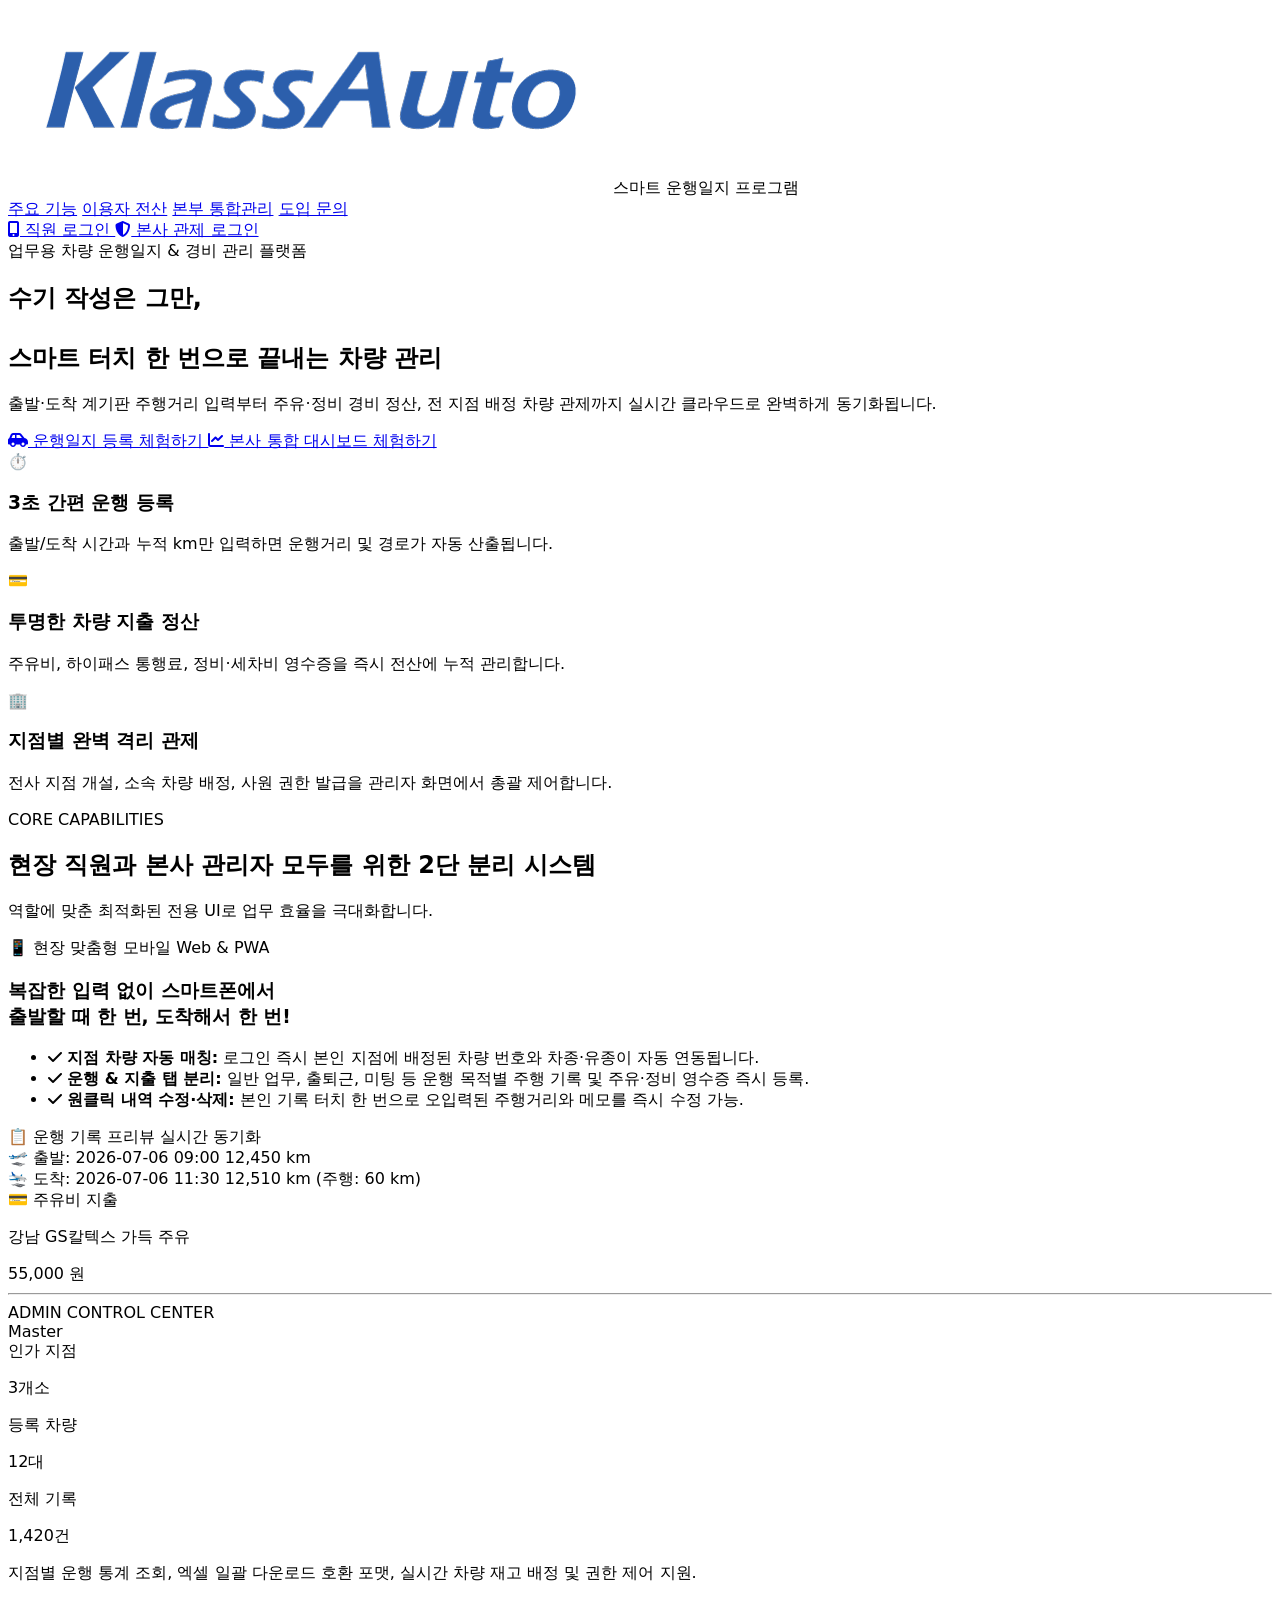
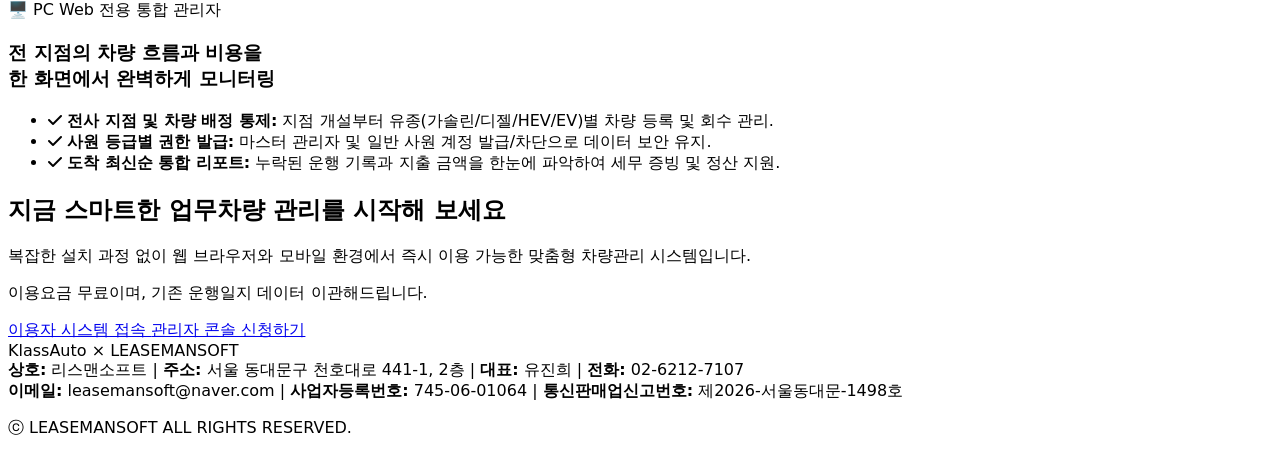
==== www/index.html @ 55cd4578 "first commit" ====
<!DOCTYPE html>
<html lang="ko">
<head>
    <meta charset="UTF-8">
    <meta name="viewport" content="width=device-width, initial-scale=1.0">
    <title>KlassAuto 차량관리 솔루션 - 스마트 업무용 차량 운행일지 시스템</title>

    <meta property="og:type" content="website">
    <meta property="og:url" content="http://klassauto.kr/">
    <meta property="og:title" content="KlassAuto 차량관리 솔루션">
    <meta property="og:description" content="스마트 업무용 차량 운행일지 및 지출 관리 시스템">
    <meta property="og:image" content="http://klassauto.kr/cars/img/k-kakao-blue2.png">
    <meta property="og:image:width" content="1200">
    <meta property="og:image:height" content="630">

    <link rel="shortcut icon" type="image/x-icon" href="cars/img/logo_k3.ico">
    <link rel="stylesheet" as="style" crossorigin href="https://cdn.jsdelivr.net/gh/orioncactus/pretendard@v1.3.9/dist/web/static/pretendard.min.css" />
    <script src="https://cdn.tailwindcss.com"></script>
    <link rel="stylesheet" href="https://cdnjs.cloudflare.com/ajax/libs/font-awesome/6.4.0/css/all.min.css">
    <style>
        body { 
            font-family: "Pretendard Variable", Pretendard, -apple-system, BlinkMacSystemFont, system-ui, Roboto, "Helvetica Neue", "Segoe UI", "Apple SD Gothic Neo", "Noto Sans KR", "Malgun Gothic", sans-serif; 
        }
    </style>
</head>
<body class="bg-slate-50 text-slate-800 antialiased selection:bg-blue-500 selection:text-white">

    <!-- 1. 상단 글로벌 내비게이션 -->
    <header class="sticky top-0 z-50 bg-white/90 backdrop-blur-md border-b border-slate-200">
        <div class="max-w-7xl mx-auto px-4 sm:px-6 lg:px-8 h-16 sm:h-20 flex items-center justify-between">
            <div class="flex items-center gap-3">
                <img src="cars/img/logo-blue-600.png" alt="KlassAuto" class="h-8 sm:h-9 w-auto object-contain">
                <span class="hidden sm:inline-block text-xs bg-blue-50 text-blue-700 border border-blue-200 font-extrabold px-2.5 py-1 rounded-md">스마트 운행일지 프로그램</span>
            </div>
            <nav class="hidden md:flex items-center gap-8 text-sm font-bold text-slate-600">
                <a href="#features" class="hover:text-blue-600 transition">주요 기능</a>
                <a href="#user-view" class="hover:text-blue-600 transition">이용자 전산</a>
                <a href="#admin-view" class="hover:text-blue-600 transition">본부 통합관리</a>
                <a href="#contact" class="hover:text-blue-600 transition">도입 문의</a>
            </nav>
            <div class="flex items-center gap-2.5 sm:gap-3">
                <a href="cars/user.html" target="_blank" class="text-xs sm:text-sm font-bold text-slate-700 bg-slate-100 hover:bg-slate-200 px-3.5 py-2 rounded-xl transition border border-slate-200 flex items-center gap-1.5">
                    <i class="fa-solid fa-mobile-screen-button"></i> 직원 로그인
                </a>
                <a href="cars/admin.html" target="_blank" class="text-xs sm:text-sm font-bold text-white bg-blue-600 hover:bg-blue-700 px-4 py-2 rounded-xl transition shadow-md shadow-blue-500/20 flex items-center gap-1.5">
                    <i class="fa-solid fa-shield-halved"></i> 본사 관제 로그인
                </a>
            </div>
        </div>
    </header>

    <!-- 2. 히어로 섹션 (Hero Section) -->
    <section class="relative overflow-hidden bg-gradient-to-b from-blue-50/70 via-white to-slate-50 pt-16 pb-20 sm:pt-24 sm:pb-32">
        <div class="max-w-7xl mx-auto px-4 sm:px-6 lg:px-8 text-center space-y-8 relative z-10">
            <div class="inline-flex items-center gap-2 bg-blue-100/80 text-blue-700 border border-blue-200 px-4 py-1.5 rounded-full text-xs sm:text-sm font-extrabold shadow-xs">
                <span class="flex h-2 w-2 rounded-full bg-blue-600 animate-pulse"></span>
                업무용 차량 운행일지 & 경비 관리 플랫폼
            </div>
            
            <h1 class="text-3xl sm:text-5xl lg:text-6xl font-black text-slate-900 tracking-tight leading-tight sm:leading-tight">
                수기 작성은 그만, <br class="hidden sm:inline">
                <br>
                <span class="text-transparent bg-clip-text bg-gradient-to-r from-blue-600 to-indigo-600">스마트 터치 한 번</span>으로 끝내는 차량 관리
            </h1>
            
            <p class="max-w-2xl mx-auto text-base sm:text-lg text-slate-600 font-medium leading-relaxed">
                출발·도착 계기판 주행거리 입력부터 주유·정비 경비 정산, 전 지점 배정 차량 관제까지 실시간 클라우드로 완벽하게 동기화됩니다.
            </p>

            <div class="flex flex-col sm:flex-row items-center justify-center gap-3.5 sm:gap-4 pt-2">
                <a href="cars/user2.html" target="_blank" class="w-full sm:w-auto bg-blue-600 hover:bg-blue-700 text-white font-bold text-base px-8 py-4 rounded-2xl shadow-lg shadow-blue-600/25 transition transform hover:-translate-y-0.5 flex items-center justify-center gap-2">
                    <i class="fa-solid fa-car-side"></i> 운행일지 등록 체험하기
                </a>
                <a href="cars/admin2.html" class="w-full sm:w-auto bg-slate-900 hover:bg-slate-800 text-white font-bold text-base px-8 py-4 rounded-2xl shadow-md transition flex items-center justify-center gap-2" target="_blank">
                    <i class="fa-solid fa-chart-line"></i> 본사 통합 대시보드 체험하기
                </a>
            </div>

            <!-- 요약 스펙 카드 3종 -->
            <div class="grid grid-cols-1 md:grid-cols-3 gap-6 pt-12 max-w-4xl mx-auto text-center">
                <div class="bg-white p-6 rounded-2xl border border-slate-200 shadow-sm space-y-2">
                    <div class="w-10 h-10 bg-blue-50 text-blue-600 rounded-xl flex items-center justify-center text-lg font-bold mx-auto">⏱️</div>
                    <h3 class="font-black text-slate-900 text-base">3초 간편 운행 등록</h3>
                    <p class="text-xs sm:text-sm text-slate-500 font-medium">출발/도착 시간과 누적 km만 입력하면 운행거리 및 경로가 자동 산출됩니다.</p>
                </div>
                <div class="bg-white p-6 rounded-2xl border border-slate-200 shadow-sm space-y-2">
                    <div class="w-10 h-10 bg-amber-50 text-amber-600 rounded-xl flex items-center justify-center text-lg font-bold mx-auto">💳</div>
                    <h3 class="font-black text-slate-900 text-base">투명한 차량 지출 정산</h3>
                    <p class="text-xs sm:text-sm text-slate-500 font-medium">주유비, 하이패스 통행료, 정비·세차비 영수증을 즉시 전산에 누적 관리합니다.</p>
                </div>
                <div class="bg-white p-6 rounded-2xl border border-slate-200 shadow-sm space-y-2">
                    <div class="w-10 h-10 bg-indigo-50 text-indigo-600 rounded-xl flex items-center justify-center text-lg font-bold mx-auto">🏢</div>
                    <h3 class="font-black text-slate-900 text-base">지점별 완벽 격리 관제</h3>
                    <p class="text-xs sm:text-sm text-slate-500 font-medium">전사 지점 개설, 소속 차량 배정, 사원 권한 발급을 관리자 화면에서 총괄 제어합니다.</p>
                </div>
            </div>
        </div>
    </section>

    <!-- 3. 주요 기능 상세 비교 (Features) -->
    <section id="features" class="py-20 bg-white border-y border-slate-200">
        <div class="max-w-7xl mx-auto px-4 sm:px-6 lg:px-8 space-y-16">
            <div class="text-center space-y-3">
                <span class="text-xs font-bold text-blue-600 uppercase tracking-widest">CORE CAPABILITIES</span>
                <h2 class="text-2xl sm:text-4xl font-black text-slate-900 tracking-tight">현장 직원과 본사 관리자 모두를 위한 2단 분리 시스템</h2>
                <p class="text-sm sm:text-base text-slate-500 font-medium">역할에 맞춘 최적화된 전용 UI로 업무 효율을 극대화합니다.</p>
            </div>

            <!-- 기능 1: 이용자용 모바일 최적화 화면 -->
            <div id="user-view" class="grid grid-cols-1 lg:grid-cols-12 gap-10 items-center">
                <div class="lg:col-span-6 space-y-6">
                    <div class="inline-flex items-center gap-2 bg-blue-50 text-blue-700 text-xs font-extrabold px-3 py-1 rounded-md border border-blue-100">
                        📱 현장 맞춤형 모바일 Web & PWA
                    </div>
                    <h3 class="text-2xl sm:text-3xl font-black text-slate-900 tracking-tight">
                        복잡한 입력 없이 스마트폰에서 <br>
                        출발할 때 한 번, 도착해서 한 번!
                    </h3>
                    <ul class="space-y-3.5 text-sm sm:text-base text-slate-600 font-medium">
                        <li class="flex items-start gap-3">
                            <i class="fa-solid fa-check text-blue-600 mt-1"></i>
                            <span><b>지점 차량 자동 매칭:</b> 로그인 즉시 본인 지점에 배정된 차량 번호와 차종·유종이 자동 연동됩니다.</span>
                        </li>
                        <li class="flex items-start gap-3">
                            <i class="fa-solid fa-check text-blue-600 mt-1"></i>
                            <span><b>운행 & 지출 탭 분리:</b> 일반 업무, 출퇴근, 미팅 등 운행 목적별 주행 기록 및 주유·정비 영수증 즉시 등록.</span>
                        </li>
                        <li class="flex items-start gap-3">
                            <i class="fa-solid fa-check text-blue-600 mt-1"></i>
                            <span><b>원클릭 내역 수정·삭제:</b> 본인 기록 터치 한 번으로 오입력된 주행거리와 메모를 즉시 수정 가능.</span>
                        </li>
                    </ul>
                </div>
                <div class="lg:col-span-6 bg-slate-100 p-6 sm:p-8 rounded-3xl border border-slate-200 shadow-inner">
                    <div class="bg-white rounded-2xl p-5 shadow-sm border border-slate-200 space-y-4">
                        <div class="flex justify-between items-center border-b pb-3">
                            <span class="font-extrabold text-sm text-slate-800">📋 운행 기록 프리뷰</span>
                            <span class="text-xs bg-blue-100 text-blue-700 px-2 py-0.5 rounded font-bold">실시간 동기화</span>
                        </div>
                        <div class="bg-blue-50/60 p-3.5 rounded-xl border border-blue-100 text-xs space-y-1">
                            <div class="flex justify-between font-bold text-blue-900">
                                <span>🛫 출발: 2026-07-06 09:00</span>
                                <span class="font-mono">12,450 km</span>
                            </div>
                            <div class="flex justify-between font-bold text-emerald-700">
                                <span>🛬 도착: 2026-07-06 11:30</span>
                                <span class="font-mono">12,510 km (주행: 60 km)</span>
                            </div>
                        </div>
                        <div class="bg-amber-50/60 p-3.5 rounded-xl border border-amber-100 text-xs flex justify-between items-center">
                            <div>
                                <span class="font-bold text-amber-800">💳 주유비 지출</span>
                                <p class="text-slate-500 text-[11px] mt-0.5">강남 GS칼텍스 가득 주유</p>
                            </div>
                            <span class="font-black text-blue-600 text-sm">55,000 원</span>
                        </div>
                    </div>
                </div>
            </div>

            <hr class="border-slate-200">

            <!-- 기능 2: 관리자용 통합 관제 화면 -->
            <div id="admin-view" class="grid grid-cols-1 lg:grid-cols-12 gap-10 items-center">
                <div class="lg:col-span-6 order-2 lg:order-1 bg-slate-900 p-6 sm:p-8 rounded-3xl border border-slate-800 shadow-2xl text-white">
                    <div class="space-y-4">
                        <div class="flex justify-between items-center border-b border-slate-800 pb-3">
                            <div class="flex items-center gap-2">
                                <span class="w-2.5 h-2.5 rounded-full bg-emerald-500"></span>
                                <span class="font-mono text-xs font-bold text-slate-300">ADMIN CONTROL CENTER</span>
                            </div>
                            <span class="text-[11px] bg-red-500/20 text-red-400 border border-red-500/30 px-2 py-0.5 rounded font-bold uppercase">Master</span>
                        </div>
                        <div class="grid grid-cols-3 gap-2.5 text-center">
                            <div class="bg-slate-800/80 p-3 rounded-xl border border-slate-700">
                                <span class="text-[11px] text-slate-400">인가 지점</span>
                                <p class="text-lg font-black text-emerald-400 mt-1">3개소</p>
                            </div>
                            <div class="bg-slate-800/80 p-3 rounded-xl border border-slate-700">
                                <span class="text-[11px] text-slate-400">등록 차량</span>
                                <p class="text-lg font-black text-blue-400 mt-1">12대</p>
                            </div>
                            <div class="bg-slate-800/80 p-3 rounded-xl border border-slate-700">
                                <span class="text-[11px] text-slate-400">전체 기록</span>
                                <p class="text-lg font-black text-indigo-400 mt-1">1,420건</p>
                            </div>
                        </div>
                        <p class="text-xs text-slate-400 leading-relaxed">
                            지점별 운행 통계 조회, 엑셀 일괄 다운로드 호환 포맷, 실시간 차량 재고 배정 및 권한 제어 지원.
                        </p>
                    </div>
                </div>
                <div class="lg:col-span-6 order-1 lg:order-2 space-y-6">
                    <div class="inline-flex items-center gap-2 bg-indigo-50 text-indigo-700 text-xs font-extrabold px-3 py-1 rounded-md border border-indigo-100">
                        🖥️ PC Web 전용 통합 관리자
                    </div>
                    <h3 class="text-2xl sm:text-3xl font-black text-slate-900 tracking-tight">
                        전 지점의 차량 흐름과 비용을 <br>
                        한 화면에서 완벽하게 모니터링
                    </h3>
                    <ul class="space-y-3.5 text-sm sm:text-base text-slate-600 font-medium">
                        <li class="flex items-start gap-3">
                            <i class="fa-solid fa-check text-indigo-600 mt-1"></i>
                            <span><b>전사 지점 및 차량 배정 통제:</b> 지점 개설부터 유종(가솔린/디젤/HEV/EV)별 차량 등록 및 회수 관리.</span>
                        </li>
                        <li class="flex items-start gap-3">
                            <i class="fa-solid fa-check text-indigo-600 mt-1"></i>
                            <span><b>사원 등급별 권한 발급:</b> 마스터 관리자 및 일반 사원 계정 발급/차단으로 데이터 보안 유지.</span>
                        </li>
                        <li class="flex items-start gap-3">
                            <i class="fa-solid fa-check text-indigo-600 mt-1"></i>
                            <span><b>도착 최신순 통합 리포트:</b> 누락된 운행 기록과 지출 금액을 한눈에 파악하여 세무 증빙 및 정산 지원.</span>
                        </li>
                    </ul>
                </div>
            </div>
        </div>
    </section>

    <!-- 4. 하단 CTA 섹션 -->
    <section class="py-16 bg-gradient-to-r from-blue-600 via-indigo-600 to-blue-700 text-white text-center">
        <div class="max-w-4xl mx-auto px-4 space-y-6">
            <h2 class="text-2xl sm:text-4xl font-black tracking-tight">
                지금 스마트한 업무차량 관리를 시작해 보세요
            </h2>
            <p class="text-sm sm:text-base text-blue-100 font-medium max-w-xl mx-auto">
                복잡한 설치 과정 없이 웹 브라우저와 모바일 환경에서 즉시 이용 가능한 맞춤형 차량관리 시스템입니다.
            </p>
            <p class="text-sm sm:text-base text-blue-100 font-medium max-w-xl mx-auto">
                이용요금 무료이며, 기존 운행일지 데이터 이관해드립니다.
            </p>
            <div class="flex justify-center gap-3 pt-2">
                <a href="cars/user.html" class="bg-white text-blue-700 hover:bg-blue-50 font-bold px-7 py-3.5 rounded-xl shadow-lg transition text-sm sm:text-base">
                    이용자 시스템 접속
                </a>
                <a href="https://forms.gle/3faKBDLgqb5SQYDZA" class="bg-slate-900/80 hover:bg-slate-900 text-white font-bold px-7 py-3.5 rounded-xl transition border border-white/20 text-sm sm:text-base" target="_blank">
                    관리자 콘솔 신청하기
                </a>
            </div>
        </div>
    </section>

    <!-- 5. 회사 푸터 정보 -->
    <footer id="contact" class="bg-slate-900 text-slate-400 py-12 text-xs leading-relaxed border-t border-slate-800">
        <div class="max-w-7xl mx-auto px-4 sm:px-6 lg:px-8 space-y-6 text-center">
            <div class="flex justify-center items-center gap-2">
                <img src="img/logo_white.png" alt="KlassAuto" class="h-6 w-auto object-contain opacity-80" onerror="this.style.display='none'">
                <span class="text-white font-bold text-sm">KlassAuto × LEASEMANSOFT</span>
            </div>
            <div class="flex flex-wrap justify-center gap-x-3 gap-y-1 text-slate-400 font-medium">
                <span><b>상호:</b> 리스맨소프트</span>
                <span>|</span>
                <span><b>주소:</b> 서울 동대문구 천호대로 441-1, 2층</span>
                <span>|</span>
                <span><b>대표:</b> 유진희</span>
                <span>|</span>
                <span><b>전화:</b> 02-6212-7107</span>
            </div>
            <div class="flex flex-wrap justify-center gap-x-3 gap-y-1 text-slate-400 font-medium">
                <span><b>이메일:</b> leasemansoft@naver.com</span>
                <span>|</span>
                <span><b>사업자등록번호:</b> 745-06-01064</span>
                <span>|</span>
                <span><b>통신판매업신고번호:</b> 제2026-서울동대문-1498호</span>
            </div>
            <p class="text-slate-500 font-mono tracking-wide">ⓒ LEASEMANSOFT ALL RIGHTS RESERVED.</p>
        </div>
    </footer>

</body>
</html>
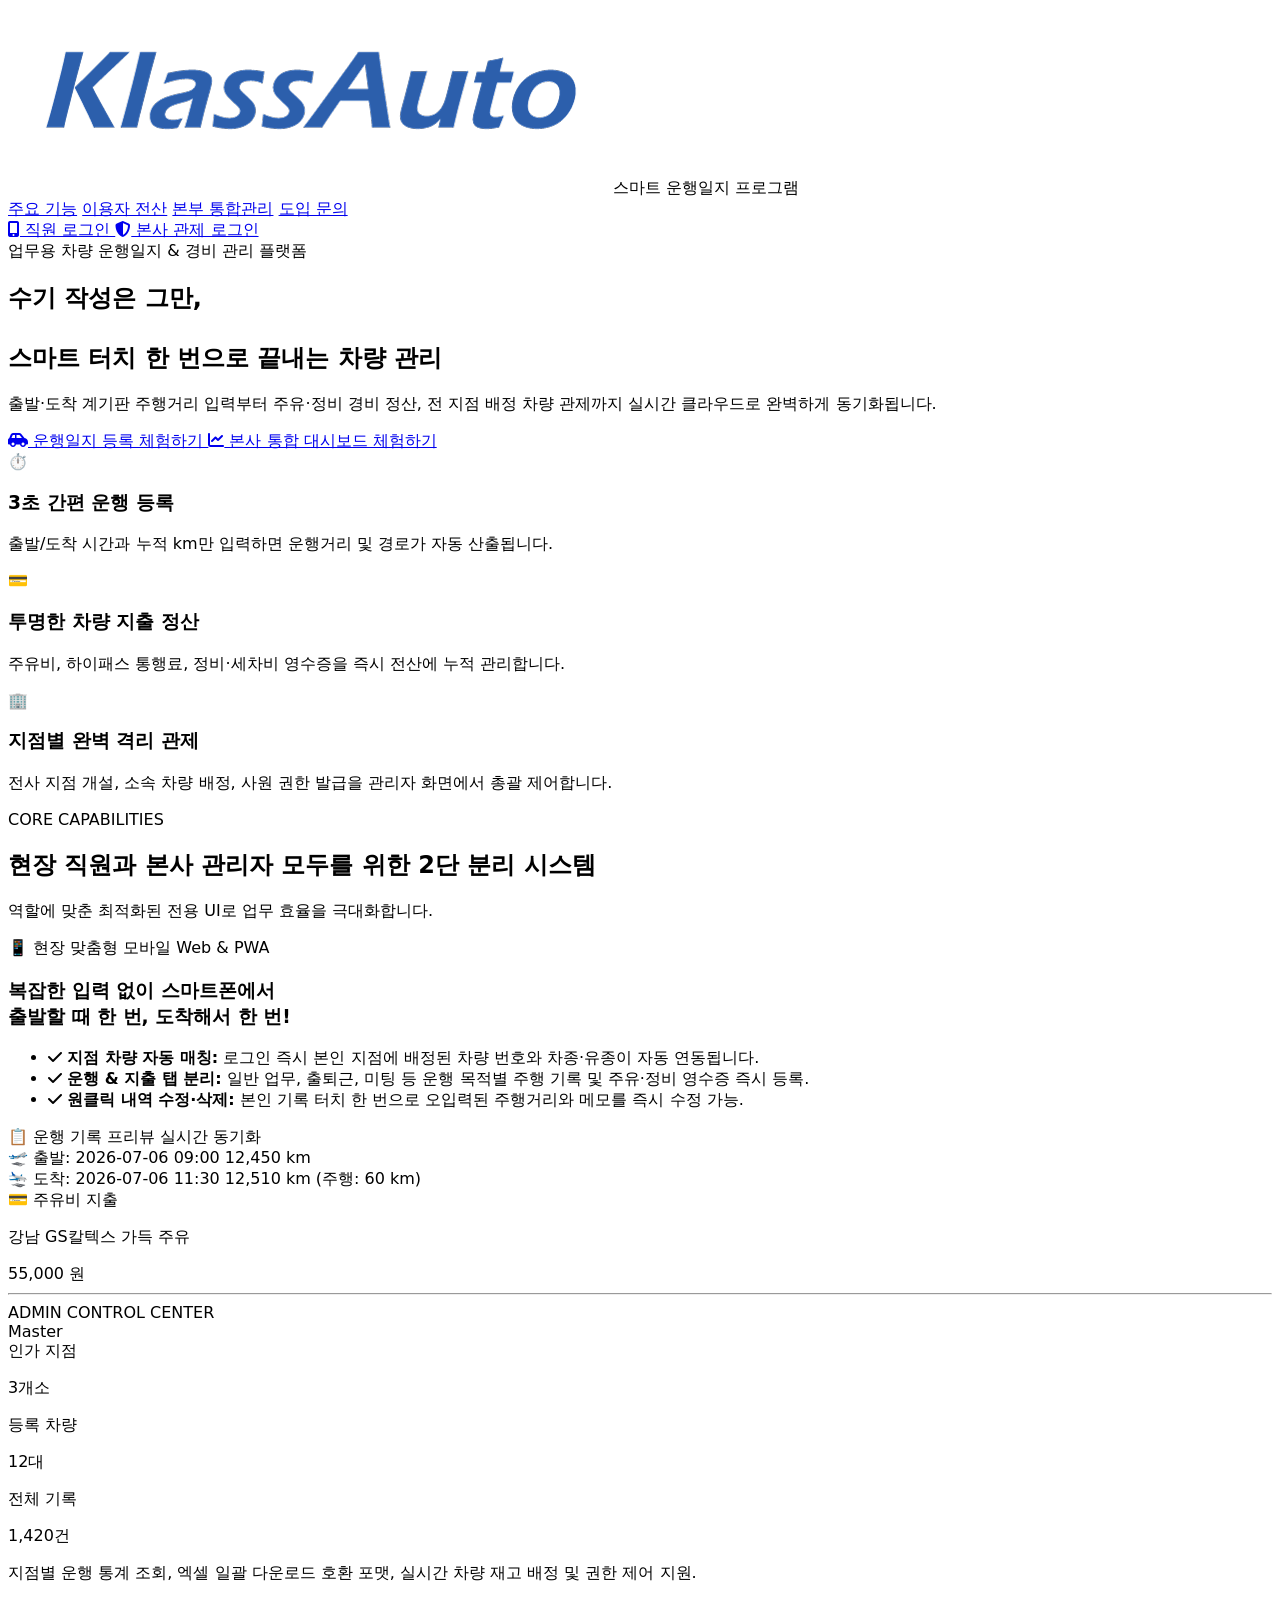
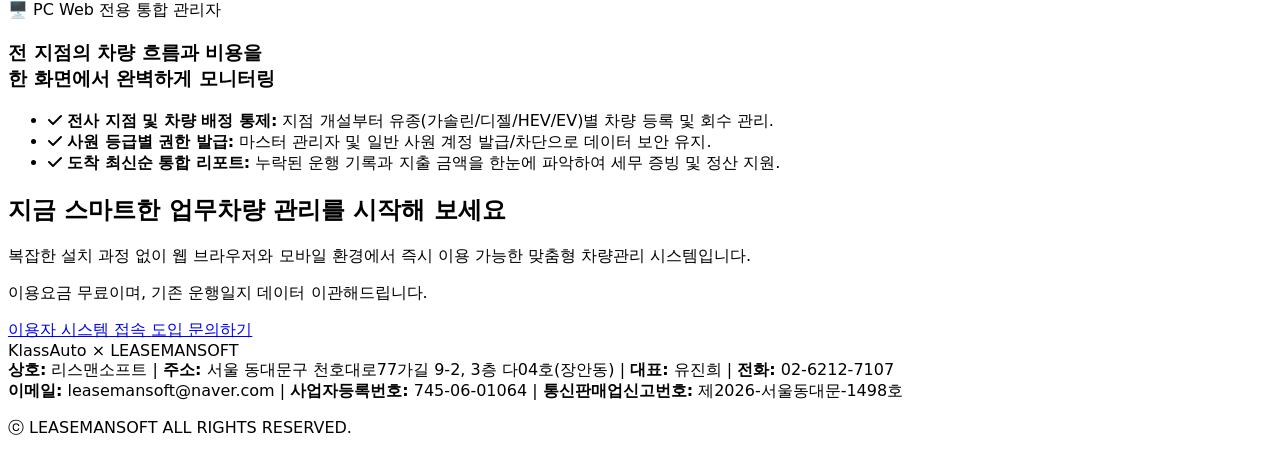
==== commit 2ea6166b: "260828" ====
--- a/www/index.html
+++ b/www/index.html
@@ -230,11 +230,11 @@
                 이용요금 무료이며, 기존 운행일지 데이터 이관해드립니다.
             </p>
             <div class="flex justify-center gap-3 pt-2">
-                <a href="cars/user.html" class="bg-white text-blue-700 hover:bg-blue-50 font-bold px-7 py-3.5 rounded-xl shadow-lg transition text-sm sm:text-base">
+                <a href="cars/user.html" target="_blank" class="bg-white text-blue-700 hover:bg-blue-50 font-bold px-7 py-3.5 rounded-xl shadow-lg transition text-sm sm:text-base">
                     이용자 시스템 접속
                 </a>
                 <a href="https://forms.gle/3faKBDLgqb5SQYDZA" class="bg-slate-900/80 hover:bg-slate-900 text-white font-bold px-7 py-3.5 rounded-xl transition border border-white/20 text-sm sm:text-base" target="_blank">
-                    관리자 콘솔 신청하기
+                    도입 문의하기
                 </a>
             </div>
         </div>
@@ -250,7 +250,7 @@
             <div class="flex flex-wrap justify-center gap-x-3 gap-y-1 text-slate-400 font-medium">
                 <span><b>상호:</b> 리스맨소프트</span>
                 <span>|</span>
-                <span><b>주소:</b> 서울 동대문구 천호대로 441-1, 2층</span>
+                <span><b>주소:</b> 서울 동대문구 천호대로77가길 9-2, 3층 다04호(장안동)</span>
                 <span>|</span>
                 <span><b>대표:</b> 유진희</span>
                 <span>|</span>
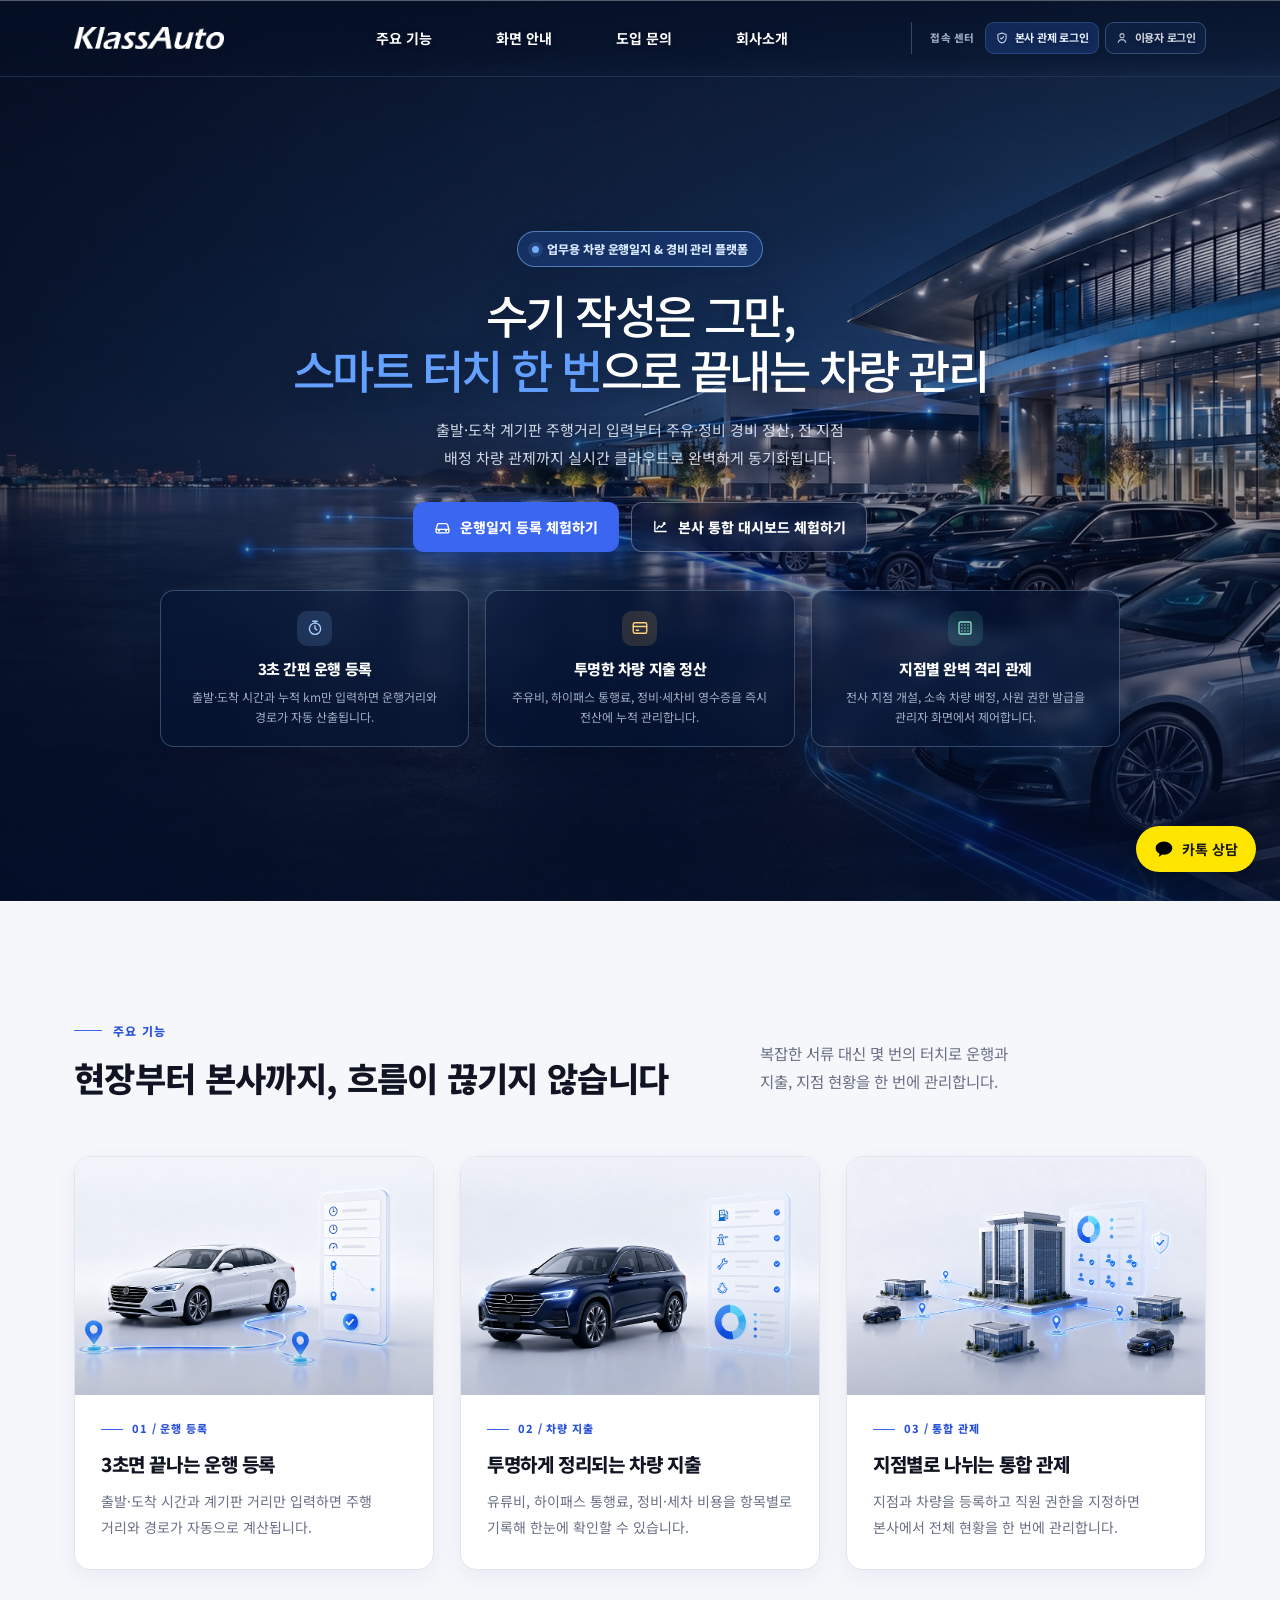
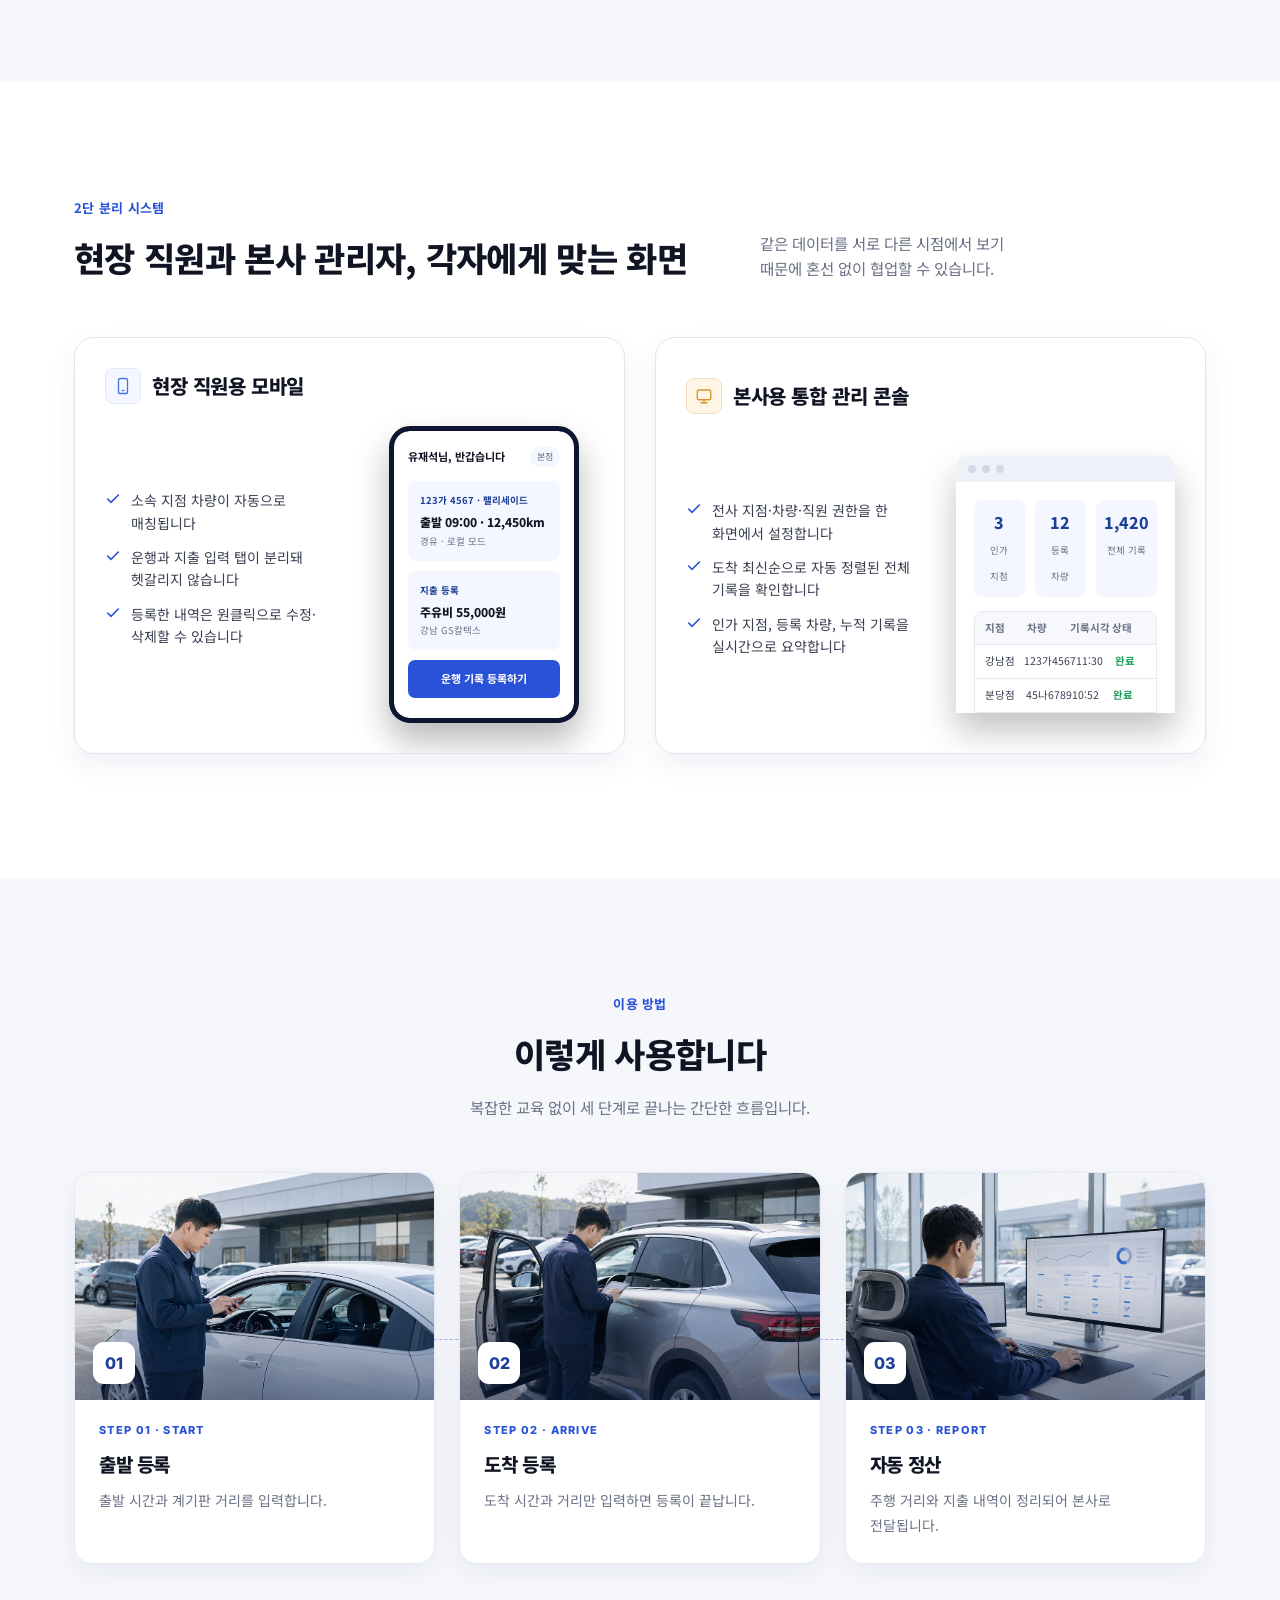
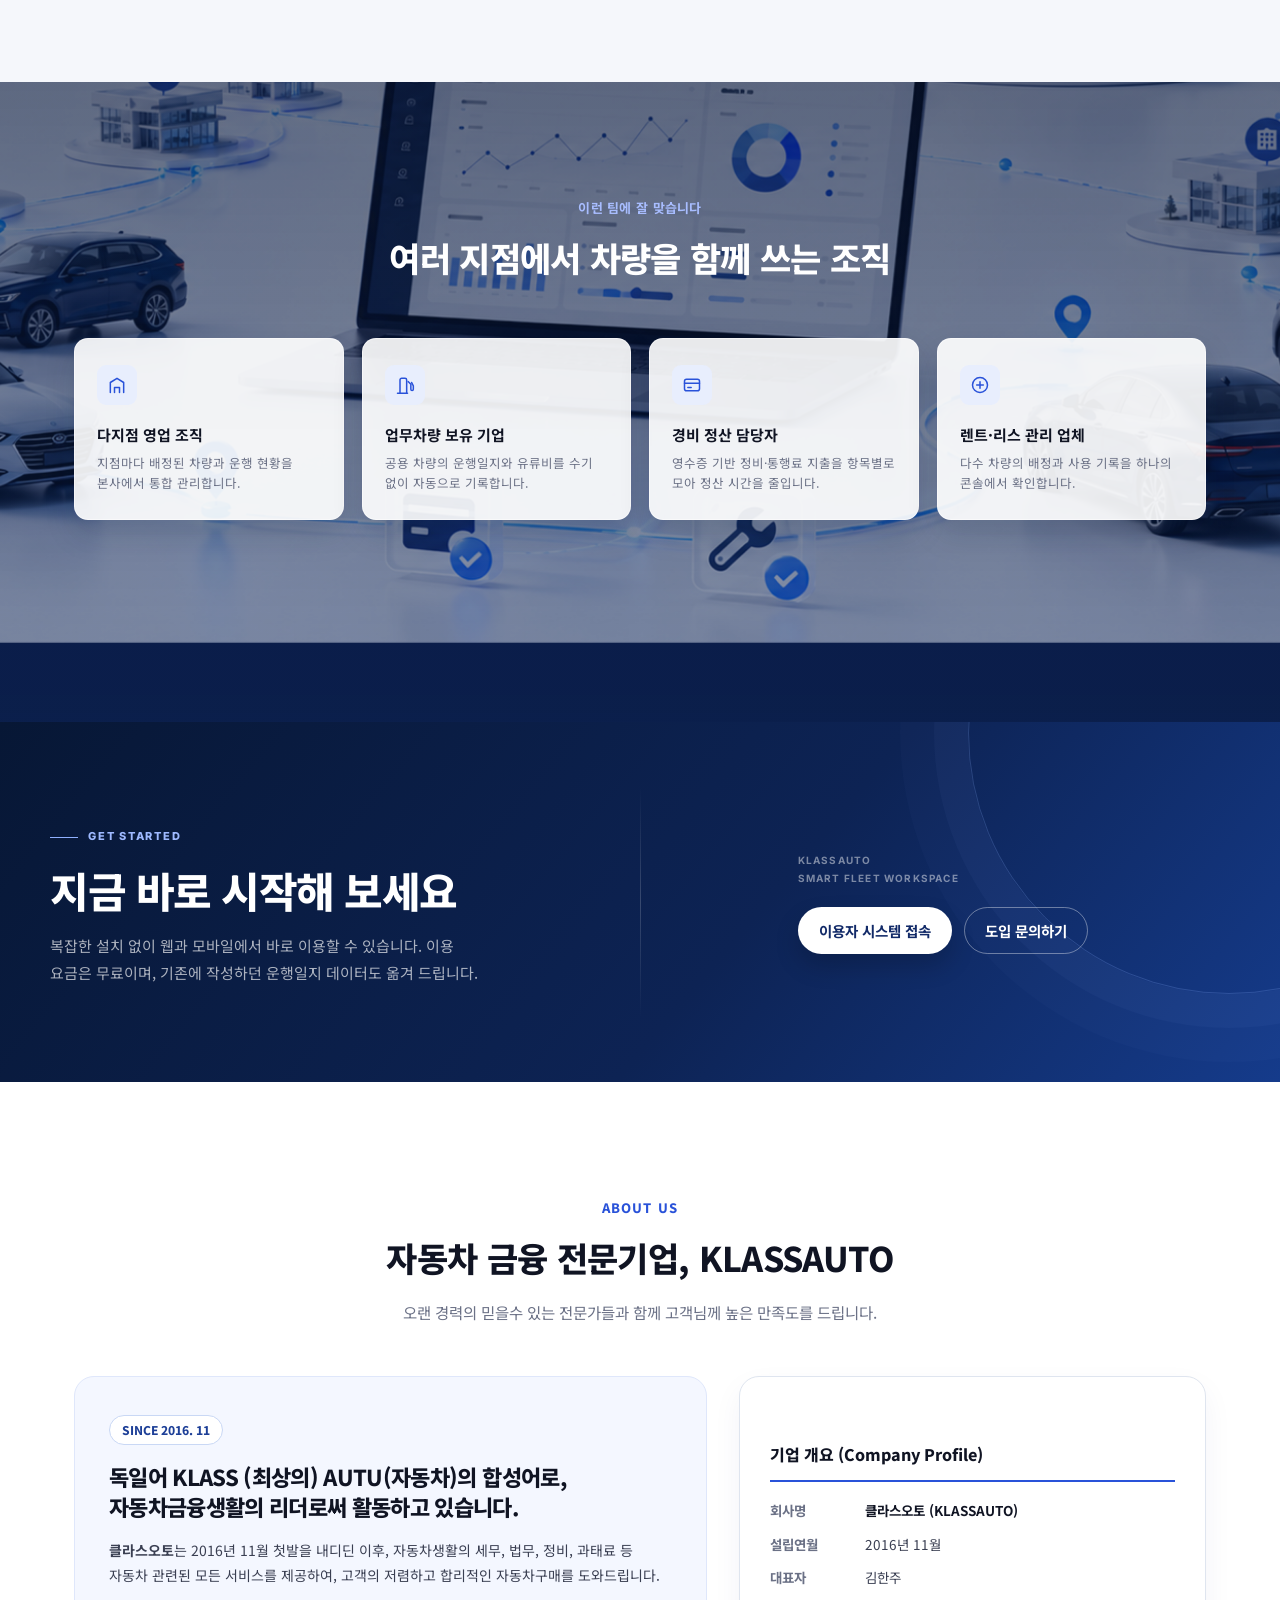
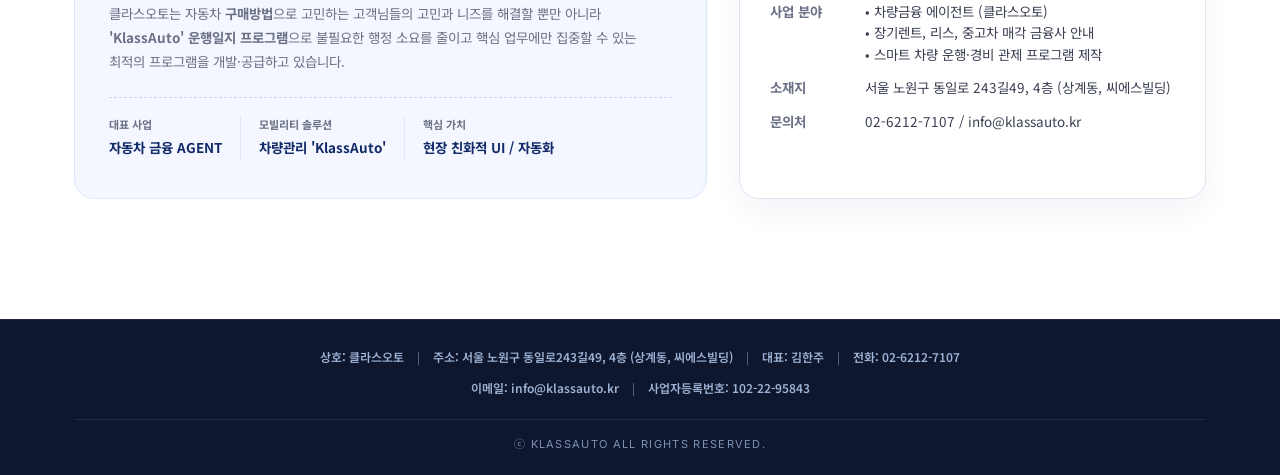
==== commit 515ec9db: "프로젝트파일수정" ====
--- a/www/index.html
+++ b/www/index.html
@@ -1,271 +1,1202 @@
+<!-- 푸터 클라스오토 -->
 <!DOCTYPE html>
 <html lang="ko">
 <head>
-    <meta charset="UTF-8">
+<meta charset="UTF-8">
     <meta name="viewport" content="width=device-width, initial-scale=1.0">
-    <title>KlassAuto 차량관리 솔루션 - 스마트 업무용 차량 운행일지 시스템</title>
-
+    <title>KlassAuto | 스마트 업무차량 운행일지</title>
+    <meta name="description" content="출발과 도착만 입력하면 주행거리 계산부터 유류비·통행료 정산, 전 지점 차량 현황까지 실시간으로 정리되는 업무용 차량 관리 솔루션, KlassAuto.">
+
+    <!-- 📱 카카오톡 / SNS 공유 메타태그 (Open Graph) -->
     <meta property="og:type" content="website">
-    <meta property="og:url" content="http://klassauto.kr/">
+    <meta property="og:site_name" content="KlassAuto">
+    <meta property="og:url" content="https://klassauto.kr/">
     <meta property="og:title" content="KlassAuto 차량관리 솔루션">
     <meta property="og:description" content="스마트 업무용 차량 운행일지 및 지출 관리 시스템">
-    <meta property="og:image" content="http://klassauto.kr/cars/img/k-kakao-blue2.png">
+    <!-- ⚠️ 실제 브라우저 주소창에 쳤을 때 열리는 절대 경로(HTTPS 권장)로 지정 -->
+    <meta property="og:image" content="https://klassauto.kr/cars/img/k-kakao-blue2.png">
     <meta property="og:image:width" content="1200">
     <meta property="og:image:height" content="630">
 
     <link rel="shortcut icon" type="image/x-icon" href="cars/img/logo_k3.ico">
-    <link rel="stylesheet" as="style" crossorigin href="https://cdn.jsdelivr.net/gh/orioncactus/pretendard@v1.3.9/dist/web/static/pretendard.min.css" />
-    <script src="https://cdn.tailwindcss.com"></script>
-    <link rel="stylesheet" href="https://cdnjs.cloudflare.com/ajax/libs/font-awesome/6.4.0/css/all.min.css">
-    <style>
-        body { 
-            font-family: "Pretendard Variable", Pretendard, -apple-system, BlinkMacSystemFont, system-ui, Roboto, "Helvetica Neue", "Segoe UI", "Apple SD Gothic Neo", "Noto Sans KR", "Malgun Gothic", sans-serif; 
-        }
-    </style>
+    <link rel="preconnect" href="https://fonts.googleapis.com">
+    <link rel="preconnect" href="https://fonts.gstatic.com" crossorigin>
+    <link href="https://fonts.googleapis.com/css2?family=Noto+Sans+KR:wght@400;500;600;700;900&family=Inter:wght@500;600;700;800&display=swap" rel="stylesheet">
+<style>
+  :root{
+    --blue-900:#0b1b45;
+    --blue-800:#122a68;
+    --blue-700:#1d3f97;
+    --blue-600:#2952d9;
+    --blue-500:#3b66f0;
+    --blue-100:#e8eefd;
+    --blue-50:#f4f7ff;
+    --ink-900:#101423;
+    --ink-700:#3a3f52;
+    --ink-500:#6b7186;
+    --ink-300:#a5abbd;
+    --line:#e6e9f2;
+    --white:#ffffff;
+    --bg:#fbfcff;
+    --amber:#ffb648;
+    --radius-lg:24px;
+    --radius-md:16px;
+    --radius-sm:10px;
+    --shadow-sm:0 2px 10px rgba(16,20,35,0.05);
+    --shadow-md:0 12px 32px rgba(20,40,110,0.10);
+    --shadow-lg:0 24px 60px rgba(15,30,90,0.16);
+    --maxw:1180px;
+  }
+
+  *{box-sizing:border-box;}
+  html{scroll-behavior:smooth;}
+  body{
+    margin:0;
+    font-family:"Noto Sans KR","Inter",-apple-system,BlinkMacSystemFont,"Malgun Gothic",sans-serif;
+    color:var(--ink-900);
+    background:var(--bg);
+    line-height:1.6;
+    -webkit-font-smoothing:antialiased;
+    word-break:keep-all;
+    overflow-wrap:break-word;
+  }
+  img,svg{display:block;max-width:100%;}
+  a{color:inherit;text-decoration:none;}
+  ul{list-style:none;margin:0;padding:0;}
+  button{font-family:inherit;}
+
+  .wrap{max-width:var(--maxw);margin:0 auto;padding:0 24px;}
+  section{position:relative;}
+
+  /* ---------- Reveal animation ---------- */
+  .reveal{opacity:0;transform:translateY(18px);transition:opacity .7s ease, transform .7s ease;}
+  .reveal.in{opacity:1;transform:translateY(0);}
+  @media (prefers-reduced-motion: reduce){
+    .reveal{opacity:1;transform:none;transition:none;}
+  }
+
+  /* ---------- Header ---------- */
+  header{
+    position:sticky;top:0;z-index:100;
+    background:linear-gradient(180deg,rgba(4,15,37,0.68) 0%,rgba(4,15,37,0.36) 78%,rgba(4,15,37,0) 100%);
+    backdrop-filter:none;
+    -webkit-backdrop-filter:none;
+    border-bottom:1px solid rgba(153,194,255,0.18);
+    transition:background .25s ease, border-color .25s ease, box-shadow .25s ease;
+  }
+  header.is-scrolled{background:rgba(255,255,255,0.94);border-bottom-color:var(--line);box-shadow:0 6px 20px rgba(11,27,69,0.12);}
+  header.is-scrolled .brand-logo{filter:none;}
+  header.is-scrolled .nav-links a,
+  header.is-scrolled .login-links{color:var(--blue-900);text-shadow:none;}
+  header.is-scrolled .login-links a{color:var(--blue-900);text-shadow:none;}
+  header.is-scrolled .nav-links a:hover::before,
+  header.is-scrolled .nav-links a:focus-visible::before{filter:brightness(0) saturate(100%) invert(34%) sepia(96%) saturate(1892%) hue-rotate(208deg) brightness(96%) contrast(96%);}
+  header.is-scrolled .login-divider{background:var(--line);}
+  .nav{
+    display:flex;align-items:center;justify-content:space-between;
+    height:76px;
+  }
+  .brand{display:flex;align-items:center;gap:10px;font-weight:800;font-size:20px;letter-spacing:-0.02em;color:var(--blue-800);}
+  .brand-logo{display:block;width:150px;height:auto;object-fit:contain;filter:brightness(0) invert(1);}
+  .brand .mark{width:34px;height:34px;border-radius:10px;background:linear-gradient(145deg,var(--blue-500),var(--blue-700));display:flex;align-items:center;justify-content:center;box-shadow:var(--shadow-sm);}
+  .brand .mark svg{width:19px;height:19px;}
+  .brand span{font-family:"Inter","Noto Sans KR",sans-serif;}
+
+  .nav-links{display:flex;align-items:center;gap:35px;padding:0;background:transparent;border:0;border-radius:0;box-shadow:none;}
+  .nav-links a{position:relative;display:inline-flex;align-items:center;gap:7px;padding:9px 0;font-size:14px;font-weight:700;color:#fff;text-shadow:0 1px 5px rgba(4,14,36,0.65);transition:color .2s ease;}
+  .nav-links a::before{content:"";width:22px;height:22px;flex:none;background:url("cars/images/icon.png") center/contain no-repeat;opacity:0;transform:translateX(-7px) scale(.82);transition:opacity .2s ease,transform .2s ease;}
+  .nav-links a::after{content:"";position:absolute;left:0;right:0;bottom:2px;height:2px;background:var(--blue-500);transform:scaleX(0);transform-origin:right;transition:transform .25s ease;}
+  .nav-links a:hover,
+  .nav-links a:focus-visible{color:#cbd9ff;}
+  .nav-links a:hover::before,
+  .nav-links a:focus-visible::before{opacity:1;transform:translateX(0) scale(1);}
+  .nav-links a:hover::after,
+  .nav-links a:focus-visible::after{transform:scaleX(1);transform-origin:left;}
+
+  .nav-actions{display:flex;align-items:center;gap:18px;margin-left:auto;}
+  .btn{
+    display:inline-flex;align-items:center;justify-content:center;gap:8px;
+    font-weight:700;font-size:14.5px;
+    padding:11px 20px;border-radius:999px;
+    border:1px solid transparent;
+    cursor:pointer;white-space:nowrap;
+    transition:transform .18s ease, box-shadow .18s ease, background .18s ease, border-color .18s ease;
+  }
+  .btn:active{transform:translateY(1px);}
+  .btn-primary{background:var(--blue-600);color:#fff;box-shadow:0 8px 20px rgba(41,82,217,0.28);}
+  .btn-primary:hover{background:var(--blue-700);box-shadow:0 10px 26px rgba(41,82,217,0.36);}
+  .btn-ghost{background:transparent;color:var(--blue-700);border-color:var(--line);}
+  .btn-ghost:hover{border-color:var(--blue-300,#b9c9f7);background:var(--blue-50);}
+  .btn-light{background:#fff;color:var(--blue-700);}
+  .btn-light:hover{box-shadow:var(--shadow-md);}
+  .btn-outline-white{background:transparent;color:#fff;border-color:rgba(255,255,255,0.45);}
+  .btn-outline-white:hover{background:rgba(255,255,255,0.12);}
+  .btn-sm{padding:8px 16px;font-size:13.5px;}
+  .btn-block{width:100%;}
+
+  .login-cluster{display:flex;align-items:center;gap:10px;padding-left:18px;border-left:1px solid rgba(169,204,255,.28);}
+  .login-cluster-label{font-size:10.5px;font-weight:800;letter-spacing:.02em;color:rgba(214,228,255,.72);white-space:nowrap;}
+  .login-links{display:flex;align-items:center;gap:6px;padding:0;background:transparent;border:0;border-radius:0;box-shadow:none;}
+  .login-links a{display:inline-flex;align-items:center;gap:6px;padding:6px 9px;border:1px solid rgba(157,194,255,.28);border-radius:9px;background:rgba(18,42,86,.48);color:rgba(244,248,255,.84);font-size:11px;font-weight:700;letter-spacing:-.02em;text-shadow:0 1px 4px rgba(4,14,36,.55);white-space:nowrap;transition:color .2s ease,background .2s ease,border-color .2s ease,transform .2s ease;}
+  .login-links a svg{width:14px;height:14px;flex:none;opacity:.88;}
+  .login-links a:hover,.login-links a:focus-visible{background:rgba(53,92,165,.58);border-color:rgba(181,211,255,.42);color:#fff;transform:translateY(-1px);}
+  .login-links a.login-link-admin{background:rgba(44,91,196,.28);border-color:rgba(118,166,255,.22);color:#e4eeff;}
+  .login-links a.login-link-admin:hover,.login-links a.login-link-admin:focus-visible{background:rgba(61,111,229,.42);border-color:rgba(164,201,255,.4);}
+  header.is-scrolled .login-cluster{border-left-color:var(--line);}
+  header.is-scrolled .login-cluster-label{color:var(--blue-700);}
+  header.is-scrolled .login-links{background:transparent;border:0;box-shadow:none;}
+  header.is-scrolled .login-links a{color:var(--blue-800);text-shadow:none;}
+  header.is-scrolled .login-links a:hover,
+  header.is-scrolled .login-links a:focus-visible{background:#fff;border-color:#c6d6f3;color:var(--blue-700);}
+  header.is-scrolled .login-links a.login-link-user{background:#f4f7ff;border-color:#d7e1f5;}
+  header.is-scrolled .login-links a.login-link-admin{background:#e4edff;border-color:#c4d5f6;color:var(--blue-700);}
+
+  @media (min-width:981px){
+    .nav{display:grid;grid-template-columns:auto minmax(0,1fr) auto;align-items:center;}
+    .nav-links{justify-self:center;}
+    .nav-actions{margin-left:0;}
+  }
+
+  .menu-toggle{display:none;align-items:center;justify-content:center;width:34px;height:34px;background:rgba(30,66,135,.28);border:1px solid rgba(111,166,255,.34);border-radius:10px;cursor:pointer;padding:0;color:#78adff;box-shadow:inset 0 1px 0 rgba(255,255,255,.1),0 5px 14px rgba(2,16,47,.16);transition:background .2s ease,border-color .2s ease,transform .2s ease;}
+  .menu-toggle:hover,.menu-toggle:focus-visible{background:rgba(46,91,178,.46);border-color:rgba(151,198,255,.62);transform:translateY(-1px);}
+  .menu-toggle svg{width:20px;height:20px;color:currentColor;}
+  header.is-scrolled .menu-toggle{background:var(--blue-50);border-color:#c9d8f5;color:var(--blue-700);box-shadow:0 4px 12px rgba(28,66,145,.1);}
+
+  /* ---------- Hero ---------- */
+  .hero{min-height:calc(100vh - 76px);min-height:calc(100svh - 76px);display:flex;align-items:center;padding:56px 0;overflow:visible;background:transparent;isolation:isolate;}
+  .hero-slides{position:absolute;inset:-76px 0 0;overflow:hidden;z-index:0;background:#081938;}
+  .hero-slide{position:absolute;inset:0;margin:0;opacity:0;visibility:hidden;transition:opacity .65s ease,visibility .65s ease;}
+  .hero-slide.is-active{opacity:1;visibility:visible;}
+  .hero-slide img{display:block;width:100%;height:100%;object-fit:cover;object-position:center;}
+  .hero-slide::after{content:"";position:absolute;inset:0;background:linear-gradient(180deg,rgba(4,16,45,.36) 0%,rgba(4,16,45,.24) 42%,rgba(4,16,45,.78) 100%);pointer-events:none;}
+  .hero .wrap{position:relative;z-index:1;display:grid;grid-template-columns:1fr;gap:0;align-items:center;justify-items:center;text-align:center;}
+  .hero .wrap > div:first-child{width:100%;max-width:1180px;}
+  .hero-copy{display:flex;flex-direction:column;align-items:center;}
+  .hero-kicker{display:inline-flex;align-items:center;gap:8px;margin-bottom:20px;padding:7px 14px;border:1px solid rgba(130,188,255,.55);border-radius:999px;background:rgba(44,101,215,.24);box-shadow:0 6px 18px rgba(0,15,50,.14);color:#d7e8ff;font-size:12px;font-weight:800;letter-spacing:-.01em;}
+  .hero-kicker::before{content:"";width:7px;height:7px;border-radius:50%;background:#74adff;box-shadow:0 0 0 4px rgba(116,173,255,.14);}
+  h1.hero-title{max-width:1020px;margin:0 0 19px;color:#fff;font-size:clamp(32px,4.2vw,54px);line-height:1.2;font-weight:500;letter-spacing:-.055em;text-wrap:balance;text-shadow:0 2px 14px rgba(0,10,32,.18);}
+  h1.hero-title em{font-style:normal;color:#64a0ff;}
+  .hero-desc{max-width:700px;margin:0 0 30px;color:rgba(239,246,255,.85);font-size:15px;line-height:1.85;text-wrap:balance;text-shadow:0 2px 12px rgba(0,10,32,.35);}
+  .hero-cta{display:flex;align-items:center;justify-content:center;flex-wrap:wrap;gap:12px;margin-bottom:38px;}
+  .hero-action{display:inline-flex;align-items:center;justify-content:center;gap:9px;min-width:204px;padding:13px 20px;border:1px solid transparent;border-radius:11px;font-size:14px;font-weight:800;transition:transform .2s ease,box-shadow .2s ease,background .2s ease;}
+  .hero-action svg{width:17px;height:17px;flex:none;}
+  .hero-action:hover{transform:translateY(-2px);}
+  .hero-action-primary{background:var(--blue-500);color:#fff;box-shadow:0 10px 24px rgba(24,86,220,.35);}
+  .hero-action-primary:hover{background:#2f61e3;box-shadow:0 14px 28px rgba(24,86,220,.43);}
+  .hero-action-secondary{border-color:rgba(255,255,255,.3);background:rgba(7,22,58,.58);color:#fff;box-shadow:0 9px 20px rgba(0,8,26,.15);backdrop-filter:blur(7px);}
+  .hero-action-secondary:hover{background:rgba(18,48,106,.8);border-color:rgba(255,255,255,.5);}
+  .hero-benefits{display:grid;grid-template-columns:repeat(3,minmax(0,1fr));gap:16px;width:100%;max-width:960px;text-align:center;}
+  .hero-benefit{min-height:128px;padding:20px 18px 19px;border:1px solid rgba(180,216,255,.27);border-radius:14px;background:rgba(5,21,55,.56);box-shadow:0 13px 28px rgba(0,8,28,.18);backdrop-filter:blur(8px);}
+  .hero-benefit-icon{display:grid;place-items:center;width:35px;height:35px;margin:0 auto 11px;border-radius:10px;background:rgba(122,177,255,.16);color:#a8ceff;}
+  .hero-benefit-icon.amber{background:rgba(255,197,94,.14);color:#ffd27c;}
+  .hero-benefit-icon.green{background:rgba(105,220,182,.14);color:#8de0c5;}
+  .hero-benefit-icon svg{width:18px;height:18px;}
+  .hero-benefit h3{margin:0 0 6px;color:#fff;font-size:15px;font-weight:800;letter-spacing:-.03em;}
+  .hero-benefit p{margin:0;color:rgba(225,238,255,.7);font-size:12px;line-height:1.65;}
+  .hero .hero-visual{display:none;}
+  .eyebrow{
+    display:inline-flex;align-items:center;gap:8px;
+    background:var(--blue-100);color:var(--blue-700);
+    font-size:13.5px;font-weight:700;padding:7px 14px 7px 10px;border-radius:999px;
+    margin-bottom:22px;
+  }
+  .eyebrow .dot{width:7px;height:7px;border-radius:50%;background:var(--blue-600);}
+  h1.hero-title{
+    max-width:1020px;
+    font-size:clamp(30px,4vw,46px);
+    line-height:1.2;
+    font-weight:500;
+    letter-spacing:-.055em;
+    color:#fff;
+    margin:0 0 19px;
+    text-wrap:balance;
+    text-shadow:0 3px 22px rgba(0,10,32,.3);
+  }
+  h1.hero-title em{font-style:normal;color:#64a0ff;}
+  .hero-desc{
+    font-size:15px;color:rgba(239,246,255,.85);
+    max-width:700px;margin:0 0 30px;
+    line-height:1.85;
+    text-wrap:balance;
+    text-shadow:0 2px 12px rgba(0,10,32,.35);
+  }
+  .hero-cta{display:flex;align-items:center;justify-content:center;flex-wrap:wrap;gap:12px;margin-bottom:38px;}
+  .hero-chips{display:flex;flex-wrap:wrap;gap:10px;}
+  .chip{
+    display:inline-flex;align-items:center;gap:7px;
+    font-size:13px;font-weight:600;color:var(--ink-700);
+    background:#fff;border:1px solid var(--line);
+    padding:9px 14px;border-radius:999px;box-shadow:var(--shadow-sm);
+  }
+  .chip svg{width:15px;height:15px;color:var(--blue-600);flex:none;}
+
+  /* Hero visual: composed mock dashboard */
+  .hero-visual{position:relative;height:420px;}
+  .float-card{position:absolute;background:#fff;border-radius:var(--radius-md);box-shadow:var(--shadow-lg);border:1px solid var(--line);}
+  .hv-main{
+    left:6%;top:6%;width:88%;padding:22px;
+  }
+  .hv-route{display:flex;align-items:stretch;gap:14px;}
+  .hv-route .line-wrap{display:flex;flex-direction:column;align-items:center;padding-top:6px;}
+  .hv-dot{width:11px;height:11px;border-radius:50%;background:var(--blue-600);}
+  .hv-dot.end{background:var(--amber);}
+  .hv-line{flex:1;width:2px;background:repeating-linear-gradient(to bottom,var(--line) 0 5px,transparent 5px 10px);margin:4px 0;}
+  .hv-stop{flex:1;}
+  .hv-stop .k{font-size:11.5px;color:var(--ink-500);font-weight:600;margin-bottom:3px;}
+  .hv-stop .v{font-size:14px;font-weight:700;color:var(--ink-900);}
+  .hv-stop .v small{color:var(--ink-500);font-weight:500;font-size:12px;}
+  .hv-divider{height:1px;background:var(--line);margin:16px 0;}
+  .hv-row{display:flex;align-items:center;justify-content:space-between;font-size:13px;}
+  .hv-badge{background:var(--blue-50);color:var(--blue-700);font-weight:700;font-size:12px;padding:4px 10px;border-radius:999px;}
+  .hv-total{font-weight:800;color:var(--blue-700);}
+
+  .hv-expense{left:0;bottom:2%;width:270px;padding:16px 18px;}
+  .hv-expense .row{display:flex;align-items:center;gap:10px;margin-bottom:10px;}
+  .hv-expense .row:last-child{margin-bottom:0;}
+  .hv-icon{width:34px;height:34px;border-radius:10px;display:flex;align-items:center;justify-content:center;flex:none;}
+  .hv-icon.fuel{background:#fff1e0;color:#e08a2c;}
+  .hv-icon.toll{background:#e7f6ee;color:#1f9d5c;}
+  .hv-icon.wash{background:var(--blue-100);color:var(--blue-700);}
+  .hv-expense .t{font-size:12.5px;font-weight:700;color:var(--ink-900);}
+  .hv-expense .s{font-size:11.5px;color:var(--ink-500);}
+  .hv-expense .amt{margin-left:auto;font-size:13px;font-weight:800;color:var(--ink-900);}
+
+  .hv-stat{right:2%;top:4%;width:190px;padding:16px 18px;text-align:left;}
+  .hv-stat .label{font-size:11.5px;color:var(--ink-500);font-weight:600;margin-bottom:8px;}
+  .hv-stat .grid3{display:flex;justify-content:space-between;gap:6px;}
+  .hv-stat .cell b{display:block;font-size:19px;font-weight:800;color:var(--blue-700);}
+  .hv-stat .cell span{font-size:10.5px;color:var(--ink-500);}
+
+  .blob{position:absolute;border-radius:50%;filter:blur(0px);z-index:-1;}
+
+  /* ---------- Section heading ---------- */
+  .sec-head{max-width:620px;margin:0 auto 52px;text-align:center;}
+  .sec-tag{display:inline-block;font-size:13px;font-weight:700;color:var(--blue-600);letter-spacing:.02em;margin-bottom:12px;}
+  .sec-title{font-size:clamp(24px,3vw,34px);font-weight:800;letter-spacing:-0.02em;margin:0 0 14px;color:var(--ink-900);text-wrap:balance;}
+  .sec-desc{font-size:15.5px;color:var(--ink-500);margin:0;text-wrap:balance;}
+
+  /* ---------- Features ---------- */
+  .features{padding:120px 0 112px;background:#f5f7fb;}
+  .features .sec-head{display:grid;grid-template-columns:minmax(0,1.1fr) minmax(280px,.8fr);gap:72px;align-items:end;max-width:var(--maxw);margin:0 auto 56px;text-align:left;}
+  .features .sec-tag{display:flex;align-items:center;gap:11px;margin-bottom:16px;color:var(--blue-600);font-size:12px;font-weight:800;letter-spacing:.1em;}
+  .features .sec-tag::before{content:"";width:28px;height:1px;background:var(--blue-500);}
+  .features .sec-title{max-width:660px;margin-bottom:0;line-height:1.28;}
+  .features .sec-desc{max-width:380px;margin:0 0 4px;line-height:1.8;text-align:left;}
+  .feature-grid{display:grid;grid-template-columns:repeat(3,minmax(0,1fr));gap:26px;}
+  .feature-card{
+    background:#fff;border:1px solid #dfe5ef;border-radius:16px;
+    overflow:hidden;box-shadow:0 8px 24px rgba(20,40,110,0.055);
+    transition:transform .25s ease, box-shadow .25s ease, border-color .25s ease;
+  }
+  .feature-card:hover{transform:translateY(-5px);box-shadow:0 18px 36px rgba(20,40,110,0.12);border-color:#cbd7ed;}
+  .feature-media{position:relative;aspect-ratio:1.5;overflow:hidden;background:var(--blue-50);}
+  .feature-media::after{content:"";position:absolute;inset:0;background:linear-gradient(180deg,rgba(11,27,69,0) 56%,rgba(11,27,69,0.18) 100%);pointer-events:none;}
+  .feature-media img{width:100%;height:100%;object-fit:cover;filter:saturate(.92) contrast(1.02);transition:transform .45s ease;}
+  .feature-card:hover .feature-media img{transform:scale(1.035);}
+  .feature-badge{display:none;}
+  .feature-card-body{padding:25px 26px 29px;}
+  .feature-meta{display:flex;align-items:center;gap:9px;margin-bottom:11px;color:var(--blue-600);font-size:11px;font-weight:800;letter-spacing:.08em;}
+  .feature-meta::before{content:"";width:22px;height:1px;background:var(--blue-500);}
+  .feature-card h3{font-size:19px;font-weight:800;margin:0 0 10px;letter-spacing:-0.02em;}
+  .feature-card p{font-size:14px;line-height:1.8;color:var(--ink-500);margin:0;}
+
+  /* ---------- Dual system ---------- */
+  .dual{padding:112px 0 124px;background:#fff;color:var(--ink-900);}
+  .dual-head{display:grid;grid-template-columns:minmax(0,1.1fr) minmax(300px,.8fr);gap:72px;align-items:end;max-width:var(--maxw);margin:0 auto 52px;text-align:left;}
+  .dual-head .sec-tag{color:var(--blue-600);}
+  .dual-head .sec-title{color:var(--ink-900);max-width:620px;margin-bottom:0;}
+  .dual-head .sec-desc{max-width:380px;margin:0 0 4px;color:var(--ink-500);text-align:left;}
+  .dual-grid{display:grid;grid-template-columns:repeat(2,minmax(0,1fr));gap:30px;align-items:stretch;}
+  .dual-card{
+    position:relative;
+    display:grid;
+    grid-template-columns:minmax(0,1fr) minmax(170px,.9fr);
+    column-gap:26px;
+    align-items:center;
+    background:#fff;
+    border:1px solid #dfe5ef;
+    border-radius:20px;
+    padding:30px;
+    overflow:hidden;
+    box-shadow:0 12px 30px rgba(20,40,110,0.065);
+  }
+  .dual-card:first-child{--card-accent:#4774df;}
+  .dual-card:last-child{--card-accent:#d7952f;}
+  .dual-card:nth-child(2){margin-top:0;}
+  .dual-card .tag-row{grid-column:1 / -1;display:flex;align-items:center;gap:11px;margin-bottom:22px;}
+  .dual-card .tag-icon{width:36px;height:36px;border-radius:8px;background:var(--blue-50);border:1px solid #dfe7fb;display:flex;align-items:center;justify-content:center;}
+  .dual-card .tag-icon svg{width:18px;height:18px;color:var(--card-accent);}
+  .dual-card .tag-icon.amber{background:#fff5e5;border-color:#f4dfb9;}
+  .dual-card .tag-icon.amber svg{color:var(--card-accent);}
+  .dual-card h3{font-size:20px;font-weight:800;color:var(--ink-900);margin:0 0 12px;letter-spacing:-0.02em;}
+  .dual-card ul{grid-column:1;grid-row:2;margin:0;}
+  .dual-card li{
+    display:flex;gap:10px;align-items:flex-start;
+    font-size:14px;color:var(--ink-700);margin-bottom:12px;
+  }
+  .dual-card li svg{width:16px;height:16px;color:var(--blue-600);flex:none;margin-top:2px;}
+
+  /* phone mockup */
+  .device-frame{grid-column:2;grid-row:2;margin:0 auto;display:flex;justify-content:center;width:100%;}
+  .phone{
+    width:190px;border-radius:21px;background:#0d1530;
+    border:5px solid #0d1530;box-shadow:0 18px 34px rgba(0,0,0,0.28);
+    overflow:hidden;
+  }
+  .phone .screen{background:#fff;border-radius:15px;padding:16px 14px 20px;color:var(--ink-900);}
+  .phone .app-bar{display:flex;align-items:center;justify-content:space-between;margin-bottom:14px;}
+  .phone .app-bar .u{font-size:11px;font-weight:700;color:var(--ink-900);}
+  .phone .app-bar .b{font-size:9px;color:var(--ink-500);background:var(--blue-50);padding:3px 7px;border-radius:999px;}
+  .phone .card-mini{background:var(--blue-50);border-radius:8px;padding:12px;margin-bottom:10px;}
+  .phone .card-mini .lab{font-size:9.5px;color:var(--blue-700);font-weight:700;margin-bottom:4px;}
+  .phone .card-mini .val{font-size:12px;font-weight:800;color:var(--ink-900);}
+  .phone .card-mini .sub{font-size:9.5px;color:var(--ink-500);margin-top:2px;}
+  .phone .btn-fake{background:var(--blue-600);color:#fff;text-align:center;font-size:11px;font-weight:700;padding:10px;border-radius:7px;margin-top:8px;}
+
+  /* browser mockup */
+  .browser{
+    grid-column:2;grid-row:2;width:100%;
+    background:#fff;border-radius:10px 10px 0 0;overflow:hidden;
+    box-shadow:0 18px 34px rgba(0,0,0,0.24);
+  }
+  .browser .bar{background:#eef1f8;padding:9px 12px;display:flex;gap:6px;}
+  .browser .bar span{width:8px;height:8px;border-radius:50%;background:#d3d8e6;}
+  .browser .body{padding:18px 18px 0;color:var(--ink-900);}
+  .bstat-row{display:flex;gap:10px;margin-bottom:14px;}
+  .bstat{flex:1;background:var(--blue-50);border-radius:8px;padding:10px 8px;text-align:center;}
+  .bstat b{display:block;font-size:16px;font-weight:800;color:var(--blue-700);}
+  .bstat span{font-size:9.5px;color:var(--ink-500);}
+  .btable{border:1px solid var(--line);border-radius:8px 8px 0 0;overflow:hidden;font-size:10.5px;}
+  .btable .thead,.btable .trow{display:grid;grid-template-columns:1fr 1fr 1fr 0.8fr;padding:8px 10px;}
+  .btable .thead{background:#f6f8fc;color:var(--ink-500);font-weight:700;}
+  .btable .trow{border-top:1px solid var(--line);color:var(--ink-700);}
+  .btable .ok{color:#1f9d5c;font-weight:700;}
+
+  /* ---------- Steps ---------- */
+  .steps{padding:112px 0 118px;background:#f5f7fb;}
+  .step-row{display:grid;grid-template-columns:repeat(3,minmax(0,1fr));gap:24px;position:relative;}
+  .step{position:relative;padding:0;text-align:left;background:#fff;border:1px solid var(--line);border-radius:18px;overflow:visible;box-shadow:0 8px 24px rgba(20,40,110,0.06);transition:transform .25s ease,box-shadow .25s ease;}
+  .step:hover{transform:translateY(-6px);box-shadow:0 18px 38px rgba(20,40,110,0.13);}
+  .step:not(:last-child)::after{content:"";position:absolute;top:166px;right:-24px;width:24px;border-top:1px dashed #9eb4e7;z-index:2;}
+  .step-media{position:relative;aspect-ratio:1.58;overflow:hidden;border-radius:18px 18px 0 0;background:var(--blue-50);}
+  .step-media::after{content:"";position:absolute;inset:0;background:linear-gradient(180deg,rgba(8,25,62,0.02) 48%,rgba(8,25,62,0.48) 100%);pointer-events:none;}
+  .step-media img{width:100%;height:100%;object-fit:cover;transition:transform .45s ease;}
+  .step:hover .step-media img{transform:scale(1.045);}
+  .step-num{position:absolute;left:18px;bottom:16px;z-index:1;display:flex;align-items:center;justify-content:center;width:42px;height:42px;border-radius:11px;background:#fff;color:var(--blue-700);font-family:"Inter";font-weight:800;font-size:16px;box-shadow:0 8px 18px rgba(8,25,62,0.18);}
+  .step-body{padding:22px 24px 26px;}
+  .step-label{display:block;margin-bottom:9px;color:var(--blue-600);font-family:"Inter","Noto Sans KR",sans-serif;font-size:11px;font-weight:800;letter-spacing:.12em;}
+  .step h3{font-size:19px;font-weight:800;margin:0 0 9px;letter-spacing:-0.02em;}
+  .step p{font-size:14px;line-height:1.75;color:var(--ink-500);margin:0;}
+  .step-connector{display:none;}
+
+  /* ---------- Who / audience ---------- */
+  .audience{position:relative;min-height:640px;padding:112px 0 124px;background:var(--blue-900);overflow:hidden;isolation:isolate;}
+  .audience::before{content:"";position:absolute;inset:-12% -6%;background:url("cars/images/about.jpg") center center / cover no-repeat;transform:translate3d(0,var(--audience-shift,0px),0) scale(1.08);will-change:transform;z-index:-2;}
+  .audience::after{content:"";position:absolute;inset:0;background:linear-gradient(180deg,rgba(7,22,57,0.62) 0%,rgba(12,35,83,0.48) 100%);z-index:-1;}
+  .audience > .wrap{position:relative;z-index:1;}
+  .audience .sec-tag{color:#a8bdff;}
+  .audience .sec-title{color:#fff;}
+  .audience .sec-desc{color:rgba(255,255,255,0.82);}
+  .audience-grid{display:grid;grid-template-columns:repeat(4,1fr);gap:18px;}
+  .audience-card{
+    border:1px solid rgba(255,255,255,0.52);border-radius:14px;
+    padding:26px 22px;background:rgba(255,255,255,0.91);text-align:left;box-shadow:0 14px 30px rgba(7,22,57,0.16);
+  }
+  .audience-card .ic{width:40px;height:40px;border-radius:9px;background:var(--blue-100);display:flex;align-items:center;justify-content:center;margin-bottom:18px;}
+  .audience-card .ic svg{width:20px;height:20px;color:var(--blue-600);}
+  .audience-card h4{font-size:15px;font-weight:700;margin:0 0 6px;}
+  .audience-card p{font-size:12.5px;color:var(--ink-500);margin:0;}
+
+  /* ---------- CTA ---------- */
+  .cta{
+    width:100%;margin:0;border-radius:0;
+    background:linear-gradient(130deg,#071735 0%,#0d2354 58%,#153b8b 100%);
+    min-height:360px;padding:78px max(24px,calc((100% - var(--maxw)) / 2));text-align:left;color:#fff;position:relative;display:grid;grid-template-columns:minmax(0,1.15fr) minmax(280px,.85fr);align-items:center;gap:64px;overflow:hidden;isolation:isolate;
+  }
+  .cta::before{content:"";position:absolute;width:520px;height:520px;right:-210px;top:-250px;border:1px solid rgba(143,176,255,0.22);border-radius:50%;box-shadow:0 0 0 34px rgba(143,176,255,0.04),0 0 0 68px rgba(143,176,255,0.025);z-index:-1;}
+  .cta::after{content:"";position:absolute;left:50%;top:18%;bottom:18%;width:1px;background:linear-gradient(180deg,transparent,rgba(255,255,255,0.18),transparent);z-index:-1;}
+  .cta-copy{max-width:620px;}
+  .cta-kicker{display:inline-flex;align-items:center;gap:10px;margin-bottom:18px;color:#9eb9ff;font-family:"Inter","Noto Sans KR",sans-serif;font-size:11px;font-weight:800;letter-spacing:.16em;}
+  .cta-kicker::before{content:"";width:28px;height:1px;background:#8fb0ff;}
+  .cta h2{font-size:clamp(28px,3.4vw,42px);font-weight:800;line-height:1.25;margin:0 0 16px;letter-spacing:-0.035em;text-wrap:balance;}
+  .cta p{font-size:15px;line-height:1.8;color:rgba(255,255,255,0.66);max-width:560px;margin:0;text-wrap:balance;}
+  .cta-actions{padding-left:42px;}
+  .cta-actions::before{content:"KLASSAUTO\A SMART FLEET WORKSPACE";white-space:pre;display:block;margin-bottom:20px;color:rgba(255,255,255,0.46);font-family:"Inter","Noto Sans KR",sans-serif;font-size:10px;font-weight:700;line-height:1.8;letter-spacing:.12em;}
+  .cta-btns{display:flex;gap:12px;justify-content:flex-start;flex-wrap:wrap;}
+  .cta .btn-light{background:#fff;color:var(--blue-800);box-shadow:0 12px 24px rgba(0,0,0,0.18);}
+  .cta .btn-light:hover{background:#edf2ff;}
+  .cta .btn-outline-white{color:#fff;border-color:rgba(255,255,255,0.38);}
+  .cta .btn-outline-white:hover{background:rgba(255,255,255,0.12);}
+
+  /* ---------- Footer ---------- */
+  footer{border-top:1px solid rgba(255,255,255,0.06);padding:26px 0 22px;background:#0e172d;color:#9eb2d5;}
+  footer > .wrap{display:none;}
+  .footer-info{max-width:1180px;margin:0 auto;padding:0 24px;text-align:center;}
+  .footer-row{display:flex;align-items:center;justify-content:center;flex-wrap:wrap;gap:0;line-height:1.8;}
+  .footer-row + .footer-row{margin-top:10px;}
+  .footer-item{font-size:12px;font-weight:600;color:#9eb2d5;white-space:nowrap;}
+  .footer-sep{margin:0 13px;color:#617497;font-size:12px;}
+  .footer-copy{margin-top:20px;padding-top:16px;border-top:1px solid rgba(255,255,255,0.08);font-family:"Inter","Noto Sans KR",sans-serif;font-size:11px;letter-spacing:.12em;color:#7d91b4;}
+
+  /* ---------- Responsive ---------- */
+  @media (max-width:980px){
+    .nav-links{display:none;}
+    .login-cluster{display:flex;gap:0;padding-left:0;border-left:0;}
+    .login-cluster-label{display:none;}
+    .login-links{display:flex;gap:4px;}
+    .login-links a{padding:6px 8px;font-size:10px;}
+    .login-links a svg{width:13px;height:13px;}
+    .nav-actions{gap:8px;}
+    .menu-toggle{display:inline-flex;}
+    .hero .wrap{grid-template-columns:1fr;}
+    .hero-copy{padding:0 10px;}
+    h1.hero-title{font-size:clamp(31px,5.2vw,46px);}
+    .hero-benefits{max-width:760px;}
+    .hero-visual{height:340px;margin-top:20px;}
+    .feature-grid{grid-template-columns:1fr 1fr;}
+    .features .sec-head{display:block;max-width:620px;text-align:center;}
+    .features .sec-title{margin-bottom:14px;}
+    .features .sec-desc{max-width:none;margin:0 auto;text-align:center;}
+    .features .sec-tag{justify-content:center;}
+    .dual-grid{grid-template-columns:1fr;}
+    .dual-head{display:block;max-width:620px;text-align:center;}
+    .dual-head .sec-title{margin-bottom:14px;}
+    .dual-head .sec-desc{max-width:none;margin:0 auto;text-align:center;}
+    .dual-card:nth-child(2){margin-top:0;}
+    .step-row{grid-template-columns:1fr;gap:36px;}
+    .step-connector{display:none;}
+    .step:not(:last-child)::after{display:none;}
+    .audience-grid{grid-template-columns:1fr 1fr;}
+  }
+  @media (max-width:600px){
+    .wrap{padding:0 18px;}
+    .hero{padding:46px 0 58px;}
+    .hero-copy{padding:0;}
+    .hero-kicker{margin-bottom:16px;font-size:10.5px;padding:7px 11px;}
+    h1.hero-title{font-size:clamp(27px,7.5vw,36px);line-height:1.23;margin-bottom:16px;}
+    .hero-desc{font-size:13px;line-height:1.8;margin-bottom:24px;}
+    .hero-cta{width:100%;gap:9px;margin-bottom:28px;}
+    .hero-action{width:100%;min-width:0;padding:12px 14px;font-size:13px;}
+    .hero-benefits{grid-template-columns:1fr;gap:10px;}
+    .hero-benefit{min-height:0;padding:16px 17px;text-align:left;display:grid;grid-template-columns:34px 1fr;column-gap:11px;align-items:center;}
+    .hero-benefit-icon{grid-row:1 / span 2;margin:0;}
+    .hero-benefit h3{margin:0 0 2px;font-size:14px;}
+    .hero-benefit p{font-size:11px;line-height:1.55;}
+    .feature-grid{grid-template-columns:1fr;}
+    .audience-grid{grid-template-columns:1fr;}
+    .cta{margin:0;padding:64px 22px;grid-template-columns:1fr;gap:32px;text-align:center;}
+    .cta::after{display:none;}
+    .cta-copy{max-width:620px;margin:0 auto;}
+    .cta-actions{padding-left:0;}
+    .cta-actions::before{display:none;}
+    .cta p{margin:0 auto;}
+    .cta-btns{justify-content:center;}
+    .footer-info{padding:0 18px;}
+    .footer-row{display:block;}
+    .footer-item{white-space:normal;}
+    .footer-sep{display:inline-block;margin:0 8px;}
+    .hv-stat{display:none;}
+    .hv-expense{width:230px;}
+    .foot-cols{gap:36px;}
+    .features,.steps{padding:64px 0;}
+    .dual{padding:64px 0;}
+    .dual-card{grid-template-columns:1fr;row-gap:0;}
+    .dual-card .tag-row,.dual-card ul,.dual-card .device-frame,.dual-card > .browser{grid-column:1;grid-row:auto;}
+    .dual-card .device-frame,.dual-card > .browser{margin-top:22px;}
+    .audience{min-height:0;padding:72px 0 80px;}
+  }
+  @media (min-width:360px) and (max-width:600px){
+    .brand-logo{width:136px;}
+    .nav-actions{gap:6px;}
+    .login-links{gap:3px;}
+    .login-links a{gap:3px;padding:5px 5px;font-size:9px;letter-spacing:-.07em;}
+    .login-links a svg{width:11px;height:11px;}
+    .menu-toggle{width:32px;height:32px;border-radius:9px;}
+    .menu-toggle svg{width:18px;height:18px;}
+    .hero-cta{display:grid;grid-template-columns:repeat(2,minmax(0,1fr));gap:8px;}
+    .hero-action{width:100%;min-width:0;padding:11px 5px;font-size:11px;letter-spacing:-.06em;white-space:nowrap;gap:5px;}
+    .hero-action svg{width:15px;height:15px;}
+  }
+
+  /* mobile nav drawer */
+  .mnav{
+    position:fixed;inset:0;background:rgba(10,14,30,0.5);
+    display:none;z-index:200;
+  }
+  .mnav.open{display:block;}
+  .mnav-panel{
+    position:absolute;top:0;right:0;height:100%;width:78%;max-width:320px;
+    background:#fff;padding:26px 26px;box-shadow:-10px 0 40px rgba(0,0,0,0.2);
+    display:flex;flex-direction:column;gap:6px;
+  }
+  .mnav-panel a{padding:13px 4px;font-size:16px;font-weight:600;color:var(--ink-900);border-bottom:1px solid var(--line);}
+  .mnav-close{align-self:flex-end;background:none;border:none;padding:8px;margin-bottom:6px;cursor:pointer;}
+  .mnav-close svg{width:22px;height:22px;}
+  .mnav-login-group{margin-top:9px;padding-top:17px;border-top:1px solid #e8edf6;}
+  .mnav-login-label{display:block;margin-bottom:10px;color:var(--ink-500);font-size:11px;font-weight:800;letter-spacing:.08em;}
+  .mnav-login-options{display:grid;gap:9px;}
+  .mnav-login{display:grid;grid-template-columns:34px minmax(0,1fr) 16px;align-items:center;column-gap:10px;padding:12px 12px!important;border:1px solid #dbe4f4!important;border-radius:14px;background:linear-gradient(135deg,#f8faff 0%,#eef4ff 100%);color:var(--blue-900)!important;box-shadow:0 6px 14px rgba(28,66,145,.06);transition:transform .2s ease,box-shadow .2s ease,border-color .2s ease!important;}
+  .mnav-login:hover,.mnav-login:focus-visible{transform:translateY(-1px);border-color:#abc4ed!important;box-shadow:0 9px 18px rgba(28,66,145,.12);}
+  .mnav-login-icon{display:flex;align-items:center;justify-content:center;width:34px;height:34px;border-radius:10px;background:#e2ecff;color:var(--blue-600);}
+  .mnav-login-icon svg{width:18px;height:18px;}
+  .mnav-login-copy{display:flex;flex-direction:column;gap:1px;min-width:0;}
+  .mnav-login-copy strong{font-size:14px;font-weight:800;line-height:1.4;}
+  .mnav-login-copy small{color:var(--ink-500);font-size:10.5px;font-weight:600;line-height:1.4;}
+  .mnav-login-arrow{color:#8da5cc;font-size:18px;font-weight:500;line-height:1;}
+  .mnav-login-admin{border-color:#b9cdf3!important;background:linear-gradient(135deg,#edf4ff 0%,#dce9ff 100%);}
+  .mnav-login-admin .mnav-login-icon{background:#cbdcff;color:#2459df;}
+  .mnav-login-admin .mnav-login-arrow{color:#416ed0;}
+  .mnav-cta{margin-top:18px;display:flex;flex-direction:column;gap:10px;}
+
+  /* ---------- Kakao Floating Button ---------- */
+.kakao-float {
+  position: fixed;
+  right: 24px;
+  bottom: 28px;
+  z-index: 999;
+  display: inline-flex;
+  align-items: center;
+  gap: 8px;
+  padding: 12px 18px;
+  background-color: #FEE500;
+  color: #191919;
+  font-size: 14px;
+  font-weight: 700;
+  border-radius: 999px;
+  box-shadow: 0 10px 25px rgba(0, 0, 0, 0.18), 0 2px 6px rgba(0, 0, 0, 0.08);
+  transition: transform 0.2s ease, box-shadow 0.2s ease;
+  text-decoration: none;
+}
+
+.kakao-float:hover {
+  transform: translateY(-3px) scale(1.02);
+  box-shadow: 0 14px 30px rgba(0, 0, 0, 0.22), 0 4px 10px rgba(0, 0, 0, 0.1);
+  color: #000;
+}
+
+.kakao-float svg {
+  width: 20px;
+  height: 20px;
+  flex-shrink: 0;
+}
+
+/* 모바일 화면 대응 (아이콘 중심 또는 여백 축소) */
+@media (max-width: 600px) {
+  .kakao-float {
+    right: 18px;
+    bottom: 20px;
+    padding: 10px 14px;
+    font-size: 13px;
+  }
+}
+
+/* ---------- About Section Responsive ---------- */
+.about-grid {
+  display: grid;
+  grid-template-columns: minmax(0, 1.15fr) minmax(0, 0.85fr);
+  gap: 32px;
+  align-items: stretch;
+}
+
+@media (max-width: 980px) {
+  .about-grid {
+    grid-template-columns: 1fr;
+    gap: 24px;
+  }
+}
+
+@media (max-width: 600px) {
+  .about {
+    padding: 64px 0 !important;
+  }
+  .about-card-left {
+    padding: 26px 20px !important;
+  }
+  .about-card-right {
+    padding: 24px 18px !important;
+  }
+  .about-stat-row {
+    display: grid !important;
+    grid-template-columns: repeat(3, 1fr) !important;
+    gap: 12px !important;
+  }
+  .about-stat-sep {
+    display: none !important;
+  }
+  .about-dl {
+    grid-template-columns: 74px minmax(0, 1fr) !important;
+    font-size: 12.5px !important;
+    row-gap: 10px !important;
+  }
+}
+</style>
 </head>
-<body class="bg-slate-50 text-slate-800 antialiased selection:bg-blue-500 selection:text-white">
-
-    <!-- 1. 상단 글로벌 내비게이션 -->
-    <header class="sticky top-0 z-50 bg-white/90 backdrop-blur-md border-b border-slate-200">
-        <div class="max-w-7xl mx-auto px-4 sm:px-6 lg:px-8 h-16 sm:h-20 flex items-center justify-between">
-            <div class="flex items-center gap-3">
-                <img src="cars/img/logo-blue-600.png" alt="KlassAuto" class="h-8 sm:h-9 w-auto object-contain">
-                <span class="hidden sm:inline-block text-xs bg-blue-50 text-blue-700 border border-blue-200 font-extrabold px-2.5 py-1 rounded-md">스마트 운행일지 프로그램</span>
+<body>
+
+<header>
+  <div class="wrap nav">
+    <a href="#top" class="brand">
+      <img class="brand-logo" src="cars/images/logo.png" alt="KlassAuto">
+    </a>
+
+    <nav class="nav-links">
+      <a href="#features">주요 기능</a>
+      <a href="#user-view">화면 안내</a>
+      <a href="#contact">도입 문의</a>
+      <a href="#about">회사소개</a>
+    </nav>
+
+    <div class="nav-actions">
+      <div class="login-cluster" aria-label="시스템 접속">
+        <span class="login-cluster-label">접속 센터</span>
+        <div class="login-links">          
+          <a class="login-link-admin" href="cars/admin.html" target="_blank">
+            <svg viewBox="0 0 24 24" fill="none" stroke="currentColor" stroke-width="1.8" stroke-linecap="round" stroke-linejoin="round" aria-hidden="true"><path d="M12 3.5 19 6v5.4c0 4.3-2.8 7.7-7 9.1-4.2-1.4-7-4.8-7-9.1V6l7-2.5Z"/><path d="m9.2 12 1.8 1.8 3.8-4"/></svg>
+            <span>본사 관제 로그인</span>
+          </a>
+          <a class="login-link-user" href="cars/user.html" target="_blank">
+            <svg viewBox="0 0 24 24" fill="none" stroke="currentColor" stroke-width="1.8" stroke-linecap="round" stroke-linejoin="round" aria-hidden="true"><circle cx="12" cy="8" r="3.5"/><path d="M5.5 19.5c.8-3.1 3-4.7 6.5-4.7s5.7 1.6 6.5 4.7"/></svg>
+            <span>이용자 로그인</span>
+          </a>
+        </div>
+      </div>
+      <button class="menu-toggle" id="menuOpen" aria-label="메뉴 열기">
+        <svg viewBox="0 0 24 24" fill="none" stroke="currentColor" stroke-width="1.8" stroke-linecap="round"><path d="M4 7h16M4 12h16M4 17h16"/></svg>
+      </button>
+    </div>
+  </div>
+</header>
+
+<div class="mnav" id="mnav">
+  <div class="mnav-panel">
+    <button class="mnav-close" id="menuClose" aria-label="닫기">
+      <svg viewBox="0 0 24 24" fill="none" stroke="#101423" stroke-width="1.8" stroke-linecap="round"><path d="M6 6l12 12M18 6L6 18"/></svg>
+    </button>
+    <a href="#features">주요 기능</a>
+    <a href="#user-view">이용자 시스템</a>
+    <a href="#admin-view">본부 통합관리</a>
+    <a href="#contact">도입 문의</a>
+    <div class="mnav-login-group" aria-label="시스템 접속">
+      <span class="mnav-login-label">SYSTEM ACCESS</span>
+      <div class="mnav-login-options">
+        <a class="mnav-login mnav-login-user" href="user.html">
+          <span class="mnav-login-icon" aria-hidden="true"><svg viewBox="0 0 24 24" fill="none" stroke="currentColor" stroke-width="1.8" stroke-linecap="round" stroke-linejoin="round"><circle cx="12" cy="8" r="3.5"/><path d="M5.5 19.5c.8-3.1 3-4.7 6.5-4.7s5.7 1.6 6.5 4.7"/></svg></span>
+          <span class="mnav-login-copy"><strong>직원 로그인</strong><small>운행일지 등록 시스템</small></span>
+          <span class="mnav-login-arrow" aria-hidden="true">›</span>
+        </a>
+        <a class="mnav-login mnav-login-admin" href="admin.html">
+          <span class="mnav-login-icon" aria-hidden="true"><svg viewBox="0 0 24 24" fill="none" stroke="currentColor" stroke-width="1.8" stroke-linecap="round" stroke-linejoin="round"><path d="M12 3.5 19 6v5.4c0 4.3-2.8 7.7-7 9.1-4.2-1.4-7-4.8-7-9.1V6l7-2.5Z"/><path d="m9.2 12 1.8 1.8 3.8-4"/></svg></span>
+          <span class="mnav-login-copy"><strong>본사 관제 로그인</strong><small>통합 관리 대시보드</small></span>
+          <span class="mnav-login-arrow" aria-hidden="true">›</span>
+        </a>
+      </div>
+    </div>
+    <div class="mnav-cta">
+      <a class="btn btn-primary btn-block" href="https://forms.gle/3faKBDLgqb5SQYDZA">도입 문의하기</a>
+    </div>
+  </div>
+</div>
+
+<main id="top">
+
+  <!-- HERO -->
+  <section class="hero">
+    <div class="hero-slides" aria-label="KlassAuto 메인 슬라이드">
+      <figure class="hero-slide is-active">
+        <img src="cars/images/main_slide01.jpg" alt="야간 업무 차량과 디지털 네트워크가 펼쳐진 KlassAuto 메인 이미지">
+      </figure>
+      <figure class="hero-slide">
+        <img src="cars/images/main_slide02.jpg" alt="도심 속 업무 차량과 디지털 관제 네트워크가 펼쳐진 KlassAuto 메인 이미지">
+      </figure>
+    </div>
+    <div class="wrap">
+      <div class="hero-copy">
+        <span class="hero-kicker">업무용 차량 운행일지 &amp; 경비 관리 플랫폼</span>
+        <h1 class="hero-title">수기 작성은 그만,<br><em>스마트 터치 한 번</em>으로 끝내는 차량 관리</h1>
+        <p class="hero-desc">출발·도착 계기판 주행거리 입력부터 주유·정비 경비 정산, 전 지점 배정 차량 관제까지 실시간 클라우드로 완벽하게 동기화됩니다.</p>
+        <div class="hero-cta">
+          <a class="hero-action hero-action-primary" href="cars/user2.html"><svg viewBox="0 0 24 24" fill="none" stroke="currentColor" stroke-width="1.9" stroke-linecap="round" stroke-linejoin="round"><path d="m3 16 1.7-6.2A2.5 2.5 0 0 1 7.1 8h9.8a2.5 2.5 0 0 1 2.4 1.8L21 16"/><path d="M3 16h18v3.5a1.5 1.5 0 0 1-1.5 1.5h-15A1.5 1.5 0 0 1 3 19.5V16Z"/><circle cx="7" cy="17.5" r=".7" fill="currentColor"/><circle cx="17" cy="17.5" r=".7" fill="currentColor"/></svg>운행일지 등록 체험하기</a>
+          <a class="hero-action hero-action-secondary" href="cars/admin2.html"><svg viewBox="0 0 24 24" fill="none" stroke="currentColor" stroke-width="1.9" stroke-linecap="round" stroke-linejoin="round"><path d="M4 19V5M4 19h16"/><path d="m7 15 3-4 3 2 5-6"/><path d="M16 7h2v2"/></svg>본사 통합 대시보드 체험하기</a>
+        </div>
+        <div class="hero-benefits">
+          <article class="hero-benefit"><span class="hero-benefit-icon"><svg viewBox="0 0 24 24" fill="none" stroke="currentColor" stroke-width="1.8" stroke-linecap="round" stroke-linejoin="round"><circle cx="12" cy="13" r="7.5"/><path d="M12 9v4l2.5 1.5M9 3h6M12 3v2"/></svg></span><h3>3초 간편 운행 등록</h3><p>출발·도착 시간과 누적 km만 입력하면 운행거리와 경로가 자동 산출됩니다.</p></article>
+          <article class="hero-benefit"><span class="hero-benefit-icon amber"><svg viewBox="0 0 24 24" fill="none" stroke="currentColor" stroke-width="1.8" stroke-linecap="round" stroke-linejoin="round"><rect x="3" y="5" width="18" height="14" rx="2"/><path d="M3 10h18M7 15h3"/></svg></span><h3>투명한 차량 지출 정산</h3><p>주유비, 하이패스 통행료, 정비·세차비 영수증을 즉시 전산에 누적 관리합니다.</p></article>
+          <article class="hero-benefit"><span class="hero-benefit-icon green"><svg viewBox="0 0 24 24" fill="none" stroke="currentColor" stroke-width="1.8" stroke-linecap="round" stroke-linejoin="round"><rect x="4" y="4" width="16" height="16" rx="2"/><path d="M8 8h.01M12 8h.01M16 8h.01M8 12h.01M12 12h.01M16 12h.01M8 16h.01M12 16h.01M16 16h.01"/></svg></span><h3>지점별 완벽 격리 관제</h3><p>전사 지점 개설, 소속 차량 배정, 사원 권한 발급을 관리자 화면에서 제어합니다.</p></article>
+        </div>
+      </div>
+
+      <div class="hero-visual reveal">
+        <div class="float-card hv-main">
+          <div class="hv-route">
+            <div class="line-wrap">
+              <div class="hv-dot"></div>
+              <div class="hv-line"></div>
+              <div class="hv-dot end"></div>
             </div>
-            <nav class="hidden md:flex items-center gap-8 text-sm font-bold text-slate-600">
-                <a href="#features" class="hover:text-blue-600 transition">주요 기능</a>
-                <a href="#user-view" class="hover:text-blue-600 transition">이용자 전산</a>
-                <a href="#admin-view" class="hover:text-blue-600 transition">본부 통합관리</a>
-                <a href="#contact" class="hover:text-blue-600 transition">도입 문의</a>
-            </nav>
-            <div class="flex items-center gap-2.5 sm:gap-3">
-                <a href="cars/user.html" target="_blank" class="text-xs sm:text-sm font-bold text-slate-700 bg-slate-100 hover:bg-slate-200 px-3.5 py-2 rounded-xl transition border border-slate-200 flex items-center gap-1.5">
-                    <i class="fa-solid fa-mobile-screen-button"></i> 직원 로그인
-                </a>
-                <a href="cars/admin.html" target="_blank" class="text-xs sm:text-sm font-bold text-white bg-blue-600 hover:bg-blue-700 px-4 py-2 rounded-xl transition shadow-md shadow-blue-500/20 flex items-center gap-1.5">
-                    <i class="fa-solid fa-shield-halved"></i> 본사 관제 로그인
-                </a>
+            <div style="flex:1;display:flex;flex-direction:column;justify-content:space-between;">
+              <div class="hv-stop">
+                <div class="k">🛫 출발 · 2026.07.06 09:00</div>
+                <div class="v">12,450 <small>km</small></div>
+              </div>
+              <div class="hv-stop" style="margin-top:20px;">
+                <div class="k">🛬 도착 · 2026.07.06 11:30</div>
+                <div class="v">12,510 <small>km</small></div>
+              </div>
             </div>
-        </div>
-    </header>
-
-    <!-- 2. 히어로 섹션 (Hero Section) -->
-    <section class="relative overflow-hidden bg-gradient-to-b from-blue-50/70 via-white to-slate-50 pt-16 pb-20 sm:pt-24 sm:pb-32">
-        <div class="max-w-7xl mx-auto px-4 sm:px-6 lg:px-8 text-center space-y-8 relative z-10">
-            <div class="inline-flex items-center gap-2 bg-blue-100/80 text-blue-700 border border-blue-200 px-4 py-1.5 rounded-full text-xs sm:text-sm font-extrabold shadow-xs">
-                <span class="flex h-2 w-2 rounded-full bg-blue-600 animate-pulse"></span>
-                업무용 차량 운행일지 & 경비 관리 플랫폼
+          </div>
+          <div class="hv-divider"></div>
+          <div class="hv-row">
+            <span class="hv-badge">자동 계산</span>
+            <span class="hv-total">주행거리 60km</span>
+          </div>
+        </div>
+
+        <div class="float-card hv-expense">
+          <div class="row">
+            <div class="hv-icon fuel">
+              <svg width="16" height="16" viewBox="0 0 24 24" fill="none" stroke="currentColor" stroke-width="2" stroke-linecap="round" stroke-linejoin="round"><path d="M3 22h12M6 22V6a2 2 0 0 1 2-2h4a2 2 0 0 1 2 2v16M6 12h8M16 8l3 3v6a1.5 1.5 0 0 0 3 0v-4l-2-4"/></svg>
             </div>
-            
-            <h1 class="text-3xl sm:text-5xl lg:text-6xl font-black text-slate-900 tracking-tight leading-tight sm:leading-tight">
-                수기 작성은 그만, <br class="hidden sm:inline">
-                <br>
-                <span class="text-transparent bg-clip-text bg-gradient-to-r from-blue-600 to-indigo-600">스마트 터치 한 번</span>으로 끝내는 차량 관리
-            </h1>
-            
-            <p class="max-w-2xl mx-auto text-base sm:text-lg text-slate-600 font-medium leading-relaxed">
-                출발·도착 계기판 주행거리 입력부터 주유·정비 경비 정산, 전 지점 배정 차량 관제까지 실시간 클라우드로 완벽하게 동기화됩니다.
+            <div>
+              <div class="t">강남 GS칼텍스</div>
+              <div class="s">가득 주유</div>
+            </div>
+            <div class="amt">55,000원</div>
+          </div>
+          <div class="row">
+            <div class="hv-icon toll">
+              <svg width="16" height="16" viewBox="0 0 24 24" fill="none" stroke="currentColor" stroke-width="2" stroke-linecap="round" stroke-linejoin="round"><rect x="3" y="7" width="18" height="12" rx="2"/><path d="M7 11h.01M12 11h.01"/></svg>
+            </div>
+            <div>
+              <div class="t">하이패스 통행료</div>
+              <div class="s">경부선</div>
+            </div>
+            <div class="amt">4,500원</div>
+          </div>
+        </div>
+
+        <div class="float-card hv-stat">
+          <div class="label">본사 통합 현황 · 예시</div>
+          <div class="grid3">
+            <div class="cell"><b>3</b><span>인가 지점</span></div>
+            <div class="cell"><b>12</b><span>등록 차량</span></div>
+            <div class="cell"><b>1,420</b><span>전체 기록</span></div>
+          </div>
+        </div>
+      </div>
+    </div>
+  </section>
+
+  <!-- FEATURES -->
+  <section class="features" id="features">
+    <div class="wrap">
+      <div class="sec-head reveal">
+        <div class="features-head-main">
+          <span class="sec-tag">주요 기능</span>
+          <h2 class="sec-title">현장부터 본사까지, 흐름이 끊기지 않습니다</h2>
+        </div>
+        <p class="sec-desc">복잡한 서류 대신 몇 번의 터치로 운행과 지출, 지점 현황을 한 번에 관리합니다.</p>
+      </div>
+
+      <div class="feature-grid">
+        <div class="feature-card reveal">
+          <div class="feature-media">
+            <img src="cars/images/a01.jpg" alt="차량 운행 등록과 경로 관리 이미지">
+            <div class="feature-badge"><span class="num">01</span><span>운행 등록</span></div>
+          </div>
+          <div class="feature-card-body">
+            <div class="feature-meta">01 / 운행 등록</div>
+            <h3>3초면 끝나는 운행 등록</h3>
+            <p>출발·도착 시간과 계기판 거리만 입력하면 주행 거리와 경로가 자동으로 계산됩니다.</p>
+          </div>
+        </div>
+        <div class="feature-card reveal">
+          <div class="feature-media">
+            <img src="cars/images/a02.jpg" alt="차량 유류비와 정비 비용 관리 이미지">
+            <div class="feature-badge"><span class="num">02</span><span>차량 지출</span></div>
+          </div>
+          <div class="feature-card-body">
+            <div class="feature-meta">02 / 차량 지출</div>
+            <h3>투명하게 정리되는 차량 지출</h3>
+            <p>유류비, 하이패스 통행료, 정비·세차 비용을 항목별로 기록해 한눈에 확인할 수 있습니다.</p>
+          </div>
+        </div>
+        <div class="feature-card reveal">
+          <div class="feature-media">
+            <img src="cars/images/a03.jpg" alt="본사 지점별 차량 통합 관제 이미지">
+            <div class="feature-badge"><span class="num">03</span><span>통합 관제</span></div>
+          </div>
+          <div class="feature-card-body">
+            <div class="feature-meta">03 / 통합 관제</div>
+            <h3>지점별로 나뉘는 통합 관제</h3>
+            <p>지점과 차량을 등록하고 직원 권한을 지정하면 본사에서 전체 현황을 한 번에 관리합니다.</p>
+          </div>
+        </div>
+      </div>
+    </div>
+  </section>
+
+  <!-- DUAL SYSTEM -->
+  <section class="dual">
+    <div class="wrap">
+      <div class="dual-head reveal">
+        <div class="dual-head-main">
+          <span class="sec-tag">2단 분리 시스템</span>
+          <h2 class="sec-title">현장 직원과 본사 관리자, 각자에게 맞는 화면</h2>
+        </div>
+        <p class="sec-desc">같은 데이터를 서로 다른 시점에서 보기 때문에 혼선 없이 협업할 수 있습니다.</p>
+      </div>
+
+      <div class="dual-grid">
+        <!-- Mobile -->
+        <div class="dual-card reveal" id="user-view">
+          <div class="tag-row">
+            <span class="tag-icon"><svg viewBox="0 0 24 24" fill="none" stroke="currentColor" stroke-width="1.8" stroke-linecap="round" stroke-linejoin="round"><rect x="6" y="2" width="12" height="20" rx="2.5"/><path d="M11 18h2"/></svg></span>
+            <h3 style="margin:0;">현장 직원용 모바일</h3>
+          </div>
+          <ul>
+            <li><svg viewBox="0 0 24 24" fill="none" stroke="currentColor" stroke-width="2.4" stroke-linecap="round"><path d="M20 6 9 17l-5-5"/></svg>소속 지점 차량이 자동으로 매칭됩니다</li>
+            <li><svg viewBox="0 0 24 24" fill="none" stroke="currentColor" stroke-width="2.4" stroke-linecap="round"><path d="M20 6 9 17l-5-5"/></svg>운행과 지출 입력 탭이 분리돼 헷갈리지 않습니다</li>
+            <li><svg viewBox="0 0 24 24" fill="none" stroke="currentColor" stroke-width="2.4" stroke-linecap="round"><path d="M20 6 9 17l-5-5"/></svg>등록한 내역은 원클릭으로 수정·삭제할 수 있습니다</li>
+          </ul>
+          <div class="device-frame">
+            <div class="phone">
+              <div class="screen">
+                <div class="app-bar">
+                  <span class="u">유재석님, 반갑습니다</span>
+                  <span class="b">본점</span>
+                </div>
+                <div class="card-mini">
+                  <div class="lab">123가 4567 · 팰리세이드</div>
+                  <div class="val">출발 09:00 · 12,450km</div>
+                  <div class="sub">경유 · 로컬 모드</div>
+                </div>
+                <div class="card-mini">
+                  <div class="lab">지출 등록</div>
+                  <div class="val">주유비 55,000원</div>
+                  <div class="sub">강남 GS칼텍스</div>
+                </div>
+                <div class="btn-fake">운행 기록 등록하기</div>
+              </div>
+            </div>
+          </div>
+        </div>
+
+        <!-- Admin -->
+        <div class="dual-card reveal" id="admin-view">
+          <div class="tag-row">
+            <span class="tag-icon amber"><svg viewBox="0 0 24 24" fill="none" stroke="currentColor" stroke-width="1.8" stroke-linecap="round" stroke-linejoin="round"><rect x="3" y="4" width="18" height="13" rx="2"/><path d="M8 21h8M12 17v4"/></svg></span>
+            <h3 style="margin:0;">본사용 통합 관리 콘솔</h3>
+          </div>
+          <ul>
+            <li><svg viewBox="0 0 24 24" fill="none" stroke="currentColor" stroke-width="2.4" stroke-linecap="round"><path d="M20 6 9 17l-5-5"/></svg>전사 지점·차량·직원 권한을 한 화면에서 설정합니다</li>
+            <li><svg viewBox="0 0 24 24" fill="none" stroke="currentColor" stroke-width="2.4" stroke-linecap="round"><path d="M20 6 9 17l-5-5"/></svg>도착 최신순으로 자동 정렬된 전체 기록을 확인합니다</li>
+            <li><svg viewBox="0 0 24 24" fill="none" stroke="currentColor" stroke-width="2.4" stroke-linecap="round"><path d="M20 6 9 17l-5-5"/></svg>인가 지점, 등록 차량, 누적 기록을 실시간으로 요약합니다</li>
+          </ul>
+          <div class="browser">
+            <div class="bar"><span></span><span></span><span></span></div>
+            <div class="body">
+              <div class="bstat-row">
+                <div class="bstat"><b>3</b><span>인가 지점</span></div>
+                <div class="bstat"><b>12</b><span>등록 차량</span></div>
+                <div class="bstat"><b>1,420</b><span>전체 기록</span></div>
+              </div>
+              <div class="btable">
+                <div class="thead"><span>지점</span><span>차량</span><span>기록시각</span><span>상태</span></div>
+                <div class="trow"><span>강남점</span><span>123가4567</span><span>11:30</span><span class="ok">완료</span></div>
+                <div class="trow"><span>분당점</span><span>45나6789</span><span>10:52</span><span class="ok">완료</span></div>
+              </div>
+            </div>
+          </div>
+        </div>
+      </div>
+    </div>
+  </section>
+
+  <!-- STEPS -->
+  <section class="steps">
+    <div class="wrap">
+      <div class="sec-head reveal">
+        <span class="sec-tag">이용 방법</span>
+        <h2 class="sec-title">이렇게 사용합니다</h2>
+        <p class="sec-desc">복잡한 교육 없이 세 단계로 끝나는 간단한 흐름입니다.</p>
+      </div>
+      <div class="step-row">
+        <div class="step reveal">
+          <div class="step-connector"></div>
+          <div class="step-media">
+            <img src="cars/images/s01.jpg" alt="차량 출발 전 운행 정보를 등록하는 모습">
+            <div class="step-num">01</div>
+          </div>
+          <div class="step-body">
+            <span class="step-label">STEP 01 · START</span>
+            <h3>출발 등록</h3>
+            <p>출발 시간과 계기판 거리를 입력합니다.</p>
+          </div>
+        </div>
+        <div class="step reveal">
+          <div class="step-connector"></div>
+          <div class="step-media">
+            <img src="cars/images/s02.jpg" alt="차량 도착 정보를 확인하는 모습">
+            <div class="step-num">02</div>
+          </div>
+          <div class="step-body">
+            <span class="step-label">STEP 02 · ARRIVE</span>
+            <h3>도착 등록</h3>
+            <p>도착 시간과 거리만 입력하면 등록이 끝납니다.</p>
+          </div>
+        </div>
+        <div class="step reveal">
+          <div class="step-connector"></div>
+          <div class="step-media">
+            <img src="cars/images/s03.jpg" alt="본사에서 차량 운행 현황을 모니터링하는 모습">
+            <div class="step-num">03</div>
+          </div>
+          <div class="step-body">
+            <span class="step-label">STEP 03 · REPORT</span>
+            <h3>자동 정산</h3>
+            <p>주행 거리와 지출 내역이 정리되어 본사로 전달됩니다.</p>
+          </div>
+        </div>
+      </div>
+    </div>
+  </section>
+
+  <!-- AUDIENCE -->
+  <section class="audience">
+    <div class="wrap">
+      <div class="sec-head reveal">
+        <span class="sec-tag">이런 팀에 잘 맞습니다</span>
+        <h2 class="sec-title">여러 지점에서 차량을 함께 쓰는 조직</h2>
+      </div>
+      <div class="audience-grid">
+        <div class="audience-card reveal">
+          <div class="ic"><svg viewBox="0 0 24 24" fill="none" stroke="currentColor" stroke-width="1.8" stroke-linecap="round" stroke-linejoin="round"><path d="M4 21V9l8-5 8 5v12"/><path d="M9 21v-6h6v6"/></svg></div>
+          <h4>다지점 영업 조직</h4>
+          <p>지점마다 배정된 차량과 운행 현황을 본사에서 통합 관리합니다.</p>
+        </div>
+        <div class="audience-card reveal">
+          <div class="ic"><svg viewBox="0 0 24 24" fill="none" stroke="currentColor" stroke-width="1.8" stroke-linecap="round" stroke-linejoin="round"><path d="M3 22h12M6 22V6a2 2 0 0 1 2-2h4a2 2 0 0 1 2 2v16M16 8l3 3v6a1.5 1.5 0 0 0 3 0v-4l-2-4"/></svg></div>
+          <h4>업무차량 보유 기업</h4>
+          <p>공용 차량의 운행일지와 유류비를 수기 없이 자동으로 기록합니다.</p>
+        </div>
+        <div class="audience-card reveal">
+          <div class="ic"><svg viewBox="0 0 24 24" fill="none" stroke="currentColor" stroke-width="1.8" stroke-linecap="round" stroke-linejoin="round"><rect x="3" y="5" width="18" height="14" rx="2.5"/><path d="M3 10h18M7 15h4"/></svg></div>
+          <h4>경비 정산 담당자</h4>
+          <p>영수증 기반 정비·통행료 지출을 항목별로 모아 정산 시간을 줄입니다.</p>
+        </div>
+        <div class="audience-card reveal">
+          <div class="ic"><svg viewBox="0 0 24 24" fill="none" stroke="currentColor" stroke-width="1.8" stroke-linecap="round" stroke-linejoin="round"><circle cx="12" cy="12" r="9"/><path d="M8 12h8M12 8v8"/></svg></div>
+          <h4>렌트·리스 관리 업체</h4>
+          <p>다수 차량의 배정과 사용 기록을 하나의 콘솔에서 확인합니다.</p>
+        </div>
+      </div>
+    </div>
+  </section>
+
+  <!-- CTA -->
+  <section id="contact">
+    <div class="cta reveal">
+      <div class="cta-copy">
+        <span class="cta-kicker">GET STARTED</span>
+        <h2>지금 바로 시작해 보세요</h2>
+        <p>복잡한 설치 없이 웹과 모바일에서 바로 이용할 수 있습니다. 이용 요금은 무료이며, 기존에 작성하던 운행일지 데이터도 옮겨 드립니다.</p>
+      </div>
+      <div class="cta-actions">
+        <div class="cta-btns">
+          <a class="btn btn-light" href="cars/user.html">이용자 시스템 접속</a>
+          <a class="btn btn-outline-white" href="https://forms.gle/3faKBDLgqb5SQYDZA" target="_blank">도입 문의하기</a>
+        </div>
+      </div>
+    </div>
+  </section>
+
+  <!-- ABOUT LEASEMANSOFT -->
+  <!-- ABOUT LEASEMANSOFT -->
+  <section class="about" id="about" style="padding:112px 0 120px; background:#ffffff;">
+    <div class="wrap">
+      <div class="sec-head reveal">
+        <span class="sec-tag" style="color:var(--blue-600); font-weight:800; letter-spacing:.08em;">ABOUT US</span>
+        <h2 class="sec-title">자동차 금융 전문기업, KLASSAUTO</h2>
+        <p class="sec-desc">오랜 경력의 믿을수 있는 전문가들과 함께 고객님께 높은 만족도를 드립니다.</p>
+      </div>
+
+      <div class="about-grid reveal">
+        
+        <!-- 좌측: 회사 소개 및 비전 스토리 -->
+        <div class="about-card-left" style="background:var(--blue-50); border:1px solid #dfe7fb; border-radius:20px; padding:38px 34px; display:flex; flex-direction:column; justify-content:space-between;">
+          <div>
+            <span style="display:inline-block; font-size:12px; font-weight:800; color:var(--blue-700); background:#fff; border:1px solid #c9d8f5; border-radius:999px; padding:4px 12px; margin-bottom:16px;">
+              SINCE 2016. 11
+            </span>
+            <h3 style="font-size:clamp(19px, 2.5vw, 22px); font-weight:800; color:var(--ink-900); margin:0 0 16px; letter-spacing:-0.03em; line-height:1.4;">
+              독일어 KLASS (최상의) AUTU(자동차)의 합성어로,<br>자동차금융생활의 리더로써 활동하고 있습니다.
+            </h3>
+            <p style="font-size:14px; color:var(--ink-700); line-height:1.8; margin:0 0 12px;">
+              <strong>클라스오토</strong>는 2016년 11월 첫발을 내디딘 이후, 자동차생활의 세무, 법무, 정비, 과태료 등 자동차 관련된 모든 서비스를 제공하여, 고객의 저렴하고 합리적인 자동차구매를 도와드립니다.
             </p>
-
-            <div class="flex flex-col sm:flex-row items-center justify-center gap-3.5 sm:gap-4 pt-2">
-                <a href="cars/user2.html" target="_blank" class="w-full sm:w-auto bg-blue-600 hover:bg-blue-700 text-white font-bold text-base px-8 py-4 rounded-2xl shadow-lg shadow-blue-600/25 transition transform hover:-translate-y-0.5 flex items-center justify-center gap-2">
-                    <i class="fa-solid fa-car-side"></i> 운행일지 등록 체험하기
-                </a>
-                <a href="cars/admin2.html" class="w-full sm:w-auto bg-slate-900 hover:bg-slate-800 text-white font-bold text-base px-8 py-4 rounded-2xl shadow-md transition flex items-center justify-center gap-2" target="_blank">
-                    <i class="fa-solid fa-chart-line"></i> 본사 통합 대시보드 체험하기
-                </a>
+            <p style="font-size:13.5px; color:var(--ink-500); line-height:1.8; margin:0;">
+              클라스오토는 자동차 <strong>구매방법</strong>으로 고민하는 고객님들의 고민과 니즈를 해결할 뿐만 아니라 <strong>'KlassAuto' 운행일지 프로그램</strong>으로 불필요한 행정 소요를 줄이고 핵심 업무에만 집중할 수 있는 최적의 프로그램을 개발·공급하고 있습니다.
+            </p>
+          </div>
+
+          <div class="about-stat-row" style="margin-top:24px; padding-top:18px; border-top:1px dashed #c9d8f5; display:flex; gap:18px; flex-wrap:wrap;">
+            <div>
+              <small style="display:block; font-size:11px; color:var(--ink-500); font-weight:700;">대표 사업</small>
+              <strong style="font-size:13.5px; color:var(--blue-800);">자동차 금융 AGENT</strong>
             </div>
-
-            <!-- 요약 스펙 카드 3종 -->
-            <div class="grid grid-cols-1 md:grid-cols-3 gap-6 pt-12 max-w-4xl mx-auto text-center">
-                <div class="bg-white p-6 rounded-2xl border border-slate-200 shadow-sm space-y-2">
-                    <div class="w-10 h-10 bg-blue-50 text-blue-600 rounded-xl flex items-center justify-center text-lg font-bold mx-auto">⏱️</div>
-                    <h3 class="font-black text-slate-900 text-base">3초 간편 운행 등록</h3>
-                    <p class="text-xs sm:text-sm text-slate-500 font-medium">출발/도착 시간과 누적 km만 입력하면 운행거리 및 경로가 자동 산출됩니다.</p>
-                </div>
-                <div class="bg-white p-6 rounded-2xl border border-slate-200 shadow-sm space-y-2">
-                    <div class="w-10 h-10 bg-amber-50 text-amber-600 rounded-xl flex items-center justify-center text-lg font-bold mx-auto">💳</div>
-                    <h3 class="font-black text-slate-900 text-base">투명한 차량 지출 정산</h3>
-                    <p class="text-xs sm:text-sm text-slate-500 font-medium">주유비, 하이패스 통행료, 정비·세차비 영수증을 즉시 전산에 누적 관리합니다.</p>
-                </div>
-                <div class="bg-white p-6 rounded-2xl border border-slate-200 shadow-sm space-y-2">
-                    <div class="w-10 h-10 bg-indigo-50 text-indigo-600 rounded-xl flex items-center justify-center text-lg font-bold mx-auto">🏢</div>
-                    <h3 class="font-black text-slate-900 text-base">지점별 완벽 격리 관제</h3>
-                    <p class="text-xs sm:text-sm text-slate-500 font-medium">전사 지점 개설, 소속 차량 배정, 사원 권한 발급을 관리자 화면에서 총괄 제어합니다.</p>
-                </div>
+            <div class="about-stat-sep" style="width:1px; background:#dfe7fb;"></div>
+            <div>
+              <small style="display:block; font-size:11px; color:var(--ink-500); font-weight:700;">모빌리티 솔루션</small>
+              <strong style="font-size:13.5px; color:var(--blue-800);">차량관리 'KlassAuto'</strong>
             </div>
-        </div>
-    </section>
-
-    <!-- 3. 주요 기능 상세 비교 (Features) -->
-    <section id="features" class="py-20 bg-white border-y border-slate-200">
-        <div class="max-w-7xl mx-auto px-4 sm:px-6 lg:px-8 space-y-16">
-            <div class="text-center space-y-3">
-                <span class="text-xs font-bold text-blue-600 uppercase tracking-widest">CORE CAPABILITIES</span>
-                <h2 class="text-2xl sm:text-4xl font-black text-slate-900 tracking-tight">현장 직원과 본사 관리자 모두를 위한 2단 분리 시스템</h2>
-                <p class="text-sm sm:text-base text-slate-500 font-medium">역할에 맞춘 최적화된 전용 UI로 업무 효율을 극대화합니다.</p>
+            <div class="about-stat-sep" style="width:1px; background:#dfe7fb;"></div>
+            <div>
+              <small style="display:block; font-size:11px; color:var(--ink-500); font-weight:700;">핵심 가치</small>
+              <strong style="font-size:13.5px; color:var(--blue-800);">현장 친화적 UI / 자동화</strong>
             </div>
-
-            <!-- 기능 1: 이용자용 모바일 최적화 화면 -->
-            <div id="user-view" class="grid grid-cols-1 lg:grid-cols-12 gap-10 items-center">
-                <div class="lg:col-span-6 space-y-6">
-                    <div class="inline-flex items-center gap-2 bg-blue-50 text-blue-700 text-xs font-extrabold px-3 py-1 rounded-md border border-blue-100">
-                        📱 현장 맞춤형 모바일 Web & PWA
-                    </div>
-                    <h3 class="text-2xl sm:text-3xl font-black text-slate-900 tracking-tight">
-                        복잡한 입력 없이 스마트폰에서 <br>
-                        출발할 때 한 번, 도착해서 한 번!
-                    </h3>
-                    <ul class="space-y-3.5 text-sm sm:text-base text-slate-600 font-medium">
-                        <li class="flex items-start gap-3">
-                            <i class="fa-solid fa-check text-blue-600 mt-1"></i>
-                            <span><b>지점 차량 자동 매칭:</b> 로그인 즉시 본인 지점에 배정된 차량 번호와 차종·유종이 자동 연동됩니다.</span>
-                        </li>
-                        <li class="flex items-start gap-3">
-                            <i class="fa-solid fa-check text-blue-600 mt-1"></i>
-                            <span><b>운행 & 지출 탭 분리:</b> 일반 업무, 출퇴근, 미팅 등 운행 목적별 주행 기록 및 주유·정비 영수증 즉시 등록.</span>
-                        </li>
-                        <li class="flex items-start gap-3">
-                            <i class="fa-solid fa-check text-blue-600 mt-1"></i>
-                            <span><b>원클릭 내역 수정·삭제:</b> 본인 기록 터치 한 번으로 오입력된 주행거리와 메모를 즉시 수정 가능.</span>
-                        </li>
-                    </ul>
-                </div>
-                <div class="lg:col-span-6 bg-slate-100 p-6 sm:p-8 rounded-3xl border border-slate-200 shadow-inner">
-                    <div class="bg-white rounded-2xl p-5 shadow-sm border border-slate-200 space-y-4">
-                        <div class="flex justify-between items-center border-b pb-3">
-                            <span class="font-extrabold text-sm text-slate-800">📋 운행 기록 프리뷰</span>
-                            <span class="text-xs bg-blue-100 text-blue-700 px-2 py-0.5 rounded font-bold">실시간 동기화</span>
-                        </div>
-                        <div class="bg-blue-50/60 p-3.5 rounded-xl border border-blue-100 text-xs space-y-1">
-                            <div class="flex justify-between font-bold text-blue-900">
-                                <span>🛫 출발: 2026-07-06 09:00</span>
-                                <span class="font-mono">12,450 km</span>
-                            </div>
-                            <div class="flex justify-between font-bold text-emerald-700">
-                                <span>🛬 도착: 2026-07-06 11:30</span>
-                                <span class="font-mono">12,510 km (주행: 60 km)</span>
-                            </div>
-                        </div>
-                        <div class="bg-amber-50/60 p-3.5 rounded-xl border border-amber-100 text-xs flex justify-between items-center">
-                            <div>
-                                <span class="font-bold text-amber-800">💳 주유비 지출</span>
-                                <p class="text-slate-500 text-[11px] mt-0.5">강남 GS칼텍스 가득 주유</p>
-                            </div>
-                            <span class="font-black text-blue-600 text-sm">55,000 원</span>
-                        </div>
-                    </div>
-                </div>
-            </div>
-
-            <hr class="border-slate-200">
-
-            <!-- 기능 2: 관리자용 통합 관제 화면 -->
-            <div id="admin-view" class="grid grid-cols-1 lg:grid-cols-12 gap-10 items-center">
-                <div class="lg:col-span-6 order-2 lg:order-1 bg-slate-900 p-6 sm:p-8 rounded-3xl border border-slate-800 shadow-2xl text-white">
-                    <div class="space-y-4">
-                        <div class="flex justify-between items-center border-b border-slate-800 pb-3">
-                            <div class="flex items-center gap-2">
-                                <span class="w-2.5 h-2.5 rounded-full bg-emerald-500"></span>
-                                <span class="font-mono text-xs font-bold text-slate-300">ADMIN CONTROL CENTER</span>
-                            </div>
-                            <span class="text-[11px] bg-red-500/20 text-red-400 border border-red-500/30 px-2 py-0.5 rounded font-bold uppercase">Master</span>
-                        </div>
-                        <div class="grid grid-cols-3 gap-2.5 text-center">
-                            <div class="bg-slate-800/80 p-3 rounded-xl border border-slate-700">
-                                <span class="text-[11px] text-slate-400">인가 지점</span>
-                                <p class="text-lg font-black text-emerald-400 mt-1">3개소</p>
-                            </div>
-                            <div class="bg-slate-800/80 p-3 rounded-xl border border-slate-700">
-                                <span class="text-[11px] text-slate-400">등록 차량</span>
-                                <p class="text-lg font-black text-blue-400 mt-1">12대</p>
-                            </div>
-                            <div class="bg-slate-800/80 p-3 rounded-xl border border-slate-700">
-                                <span class="text-[11px] text-slate-400">전체 기록</span>
-                                <p class="text-lg font-black text-indigo-400 mt-1">1,420건</p>
-                            </div>
-                        </div>
-                        <p class="text-xs text-slate-400 leading-relaxed">
-                            지점별 운행 통계 조회, 엑셀 일괄 다운로드 호환 포맷, 실시간 차량 재고 배정 및 권한 제어 지원.
-                        </p>
-                    </div>
-                </div>
-                <div class="lg:col-span-6 order-1 lg:order-2 space-y-6">
-                    <div class="inline-flex items-center gap-2 bg-indigo-50 text-indigo-700 text-xs font-extrabold px-3 py-1 rounded-md border border-indigo-100">
-                        🖥️ PC Web 전용 통합 관리자
-                    </div>
-                    <h3 class="text-2xl sm:text-3xl font-black text-slate-900 tracking-tight">
-                        전 지점의 차량 흐름과 비용을 <br>
-                        한 화면에서 완벽하게 모니터링
-                    </h3>
-                    <ul class="space-y-3.5 text-sm sm:text-base text-slate-600 font-medium">
-                        <li class="flex items-start gap-3">
-                            <i class="fa-solid fa-check text-indigo-600 mt-1"></i>
-                            <span><b>전사 지점 및 차량 배정 통제:</b> 지점 개설부터 유종(가솔린/디젤/HEV/EV)별 차량 등록 및 회수 관리.</span>
-                        </li>
-                        <li class="flex items-start gap-3">
-                            <i class="fa-solid fa-check text-indigo-600 mt-1"></i>
-                            <span><b>사원 등급별 권한 발급:</b> 마스터 관리자 및 일반 사원 계정 발급/차단으로 데이터 보안 유지.</span>
-                        </li>
-                        <li class="flex items-start gap-3">
-                            <i class="fa-solid fa-check text-indigo-600 mt-1"></i>
-                            <span><b>도착 최신순 통합 리포트:</b> 누락된 운행 기록과 지출 금액을 한눈에 파악하여 세무 증빙 및 정산 지원.</span>
-                        </li>
-                    </ul>
-                </div>
-            </div>
-        </div>
-    </section>
-
-    <!-- 4. 하단 CTA 섹션 -->
-    <section class="py-16 bg-gradient-to-r from-blue-600 via-indigo-600 to-blue-700 text-white text-center">
-        <div class="max-w-4xl mx-auto px-4 space-y-6">
-            <h2 class="text-2xl sm:text-4xl font-black tracking-tight">
-                지금 스마트한 업무차량 관리를 시작해 보세요
-            </h2>
-            <p class="text-sm sm:text-base text-blue-100 font-medium max-w-xl mx-auto">
-                복잡한 설치 과정 없이 웹 브라우저와 모바일 환경에서 즉시 이용 가능한 맞춤형 차량관리 시스템입니다.
-            </p>
-            <p class="text-sm sm:text-base text-blue-100 font-medium max-w-xl mx-auto">
-                이용요금 무료이며, 기존 운행일지 데이터 이관해드립니다.
-            </p>
-            <div class="flex justify-center gap-3 pt-2">
-                <a href="cars/user.html" target="_blank" class="bg-white text-blue-700 hover:bg-blue-50 font-bold px-7 py-3.5 rounded-xl shadow-lg transition text-sm sm:text-base">
-                    이용자 시스템 접속
-                </a>
-                <a href="https://forms.gle/3faKBDLgqb5SQYDZA" class="bg-slate-900/80 hover:bg-slate-900 text-white font-bold px-7 py-3.5 rounded-xl transition border border-white/20 text-sm sm:text-base" target="_blank">
-                    도입 문의하기
-                </a>
-            </div>
-        </div>
-    </section>
-
-    <!-- 5. 회사 푸터 정보 -->
-    <footer id="contact" class="bg-slate-900 text-slate-400 py-12 text-xs leading-relaxed border-t border-slate-800">
-        <div class="max-w-7xl mx-auto px-4 sm:px-6 lg:px-8 space-y-6 text-center">
-            <div class="flex justify-center items-center gap-2">
-                <img src="img/logo_white.png" alt="KlassAuto" class="h-6 w-auto object-contain opacity-80" onerror="this.style.display='none'">
-                <span class="text-white font-bold text-sm">KlassAuto × LEASEMANSOFT</span>
-            </div>
-            <div class="flex flex-wrap justify-center gap-x-3 gap-y-1 text-slate-400 font-medium">
-                <span><b>상호:</b> 리스맨소프트</span>
-                <span>|</span>
-                <span><b>주소:</b> 서울 동대문구 천호대로77가길 9-2, 3층 다04호(장안동)</span>
-                <span>|</span>
-                <span><b>대표:</b> 유진희</span>
-                <span>|</span>
-                <span><b>전화:</b> 02-6212-7107</span>
-            </div>
-            <div class="flex flex-wrap justify-center gap-x-3 gap-y-1 text-slate-400 font-medium">
-                <span><b>이메일:</b> leasemansoft@naver.com</span>
-                <span>|</span>
-                <span><b>사업자등록번호:</b> 745-06-01064</span>
-                <span>|</span>
-                <span><b>통신판매업신고번호:</b> 제2026-서울동대문-1498호</span>
-            </div>
-            <p class="text-slate-500 font-mono tracking-wide">ⓒ LEASEMANSOFT ALL RIGHTS RESERVED.</p>
-        </div>
-    </footer>
+          </div>
+        </div>
+
+        <!-- 우측: 기업 개요 카드 -->
+        <div class="about-card-right" style="background:#fff; border:1px solid #dfe5ef; border-radius:20px; padding:34px 30px; box-shadow:0 12px 30px rgba(20,40,110,0.05); display:flex; flex-direction:column; justify-content:center;">
+          <h4 style="font-size:16px; font-weight:800; color:var(--ink-900); margin:0 0 18px; padding-bottom:12px; border-bottom:2px solid var(--blue-600);">
+            기업 개요 (Company Profile)
+          </h4>
+          
+          <dl class="about-dl" style="margin:0; display:grid; grid-template-columns:85px minmax(0, 1fr); row-gap:12px; column-gap:10px; font-size:13.5px; line-height:1.6;">
+            <dt style="font-weight:700; color:var(--ink-500);">회사명</dt>
+            <dd style="margin:0; font-weight:700; color:var(--ink-900);">클라스오토 (KLASSAUTO)</dd>
+
+            <dt style="font-weight:700; color:var(--ink-500);">설립연월</dt>
+            <dd style="margin:0; color:var(--ink-700);">2016년 11월</dd>
+
+            <dt style="font-weight:700; color:var(--ink-500);">대표자</dt>
+            <dd style="margin:0; color:var(--ink-700);">김한주</dd>
+
+            <dt style="font-weight:700; color:var(--ink-500);">사업 분야</dt>
+            <dd style="margin:0; color:var(--ink-700);">
+              • 차량금융 에이전트 (클라스오토) <br>
+              • 장기렌트, 리스, 중고차 매각 금융사 안내<br>
+              • 스마트 차량 운행·경비 관제 프로그램 제작<br>
+            </dd>
+
+            <dt style="font-weight:700; color:var(--ink-500);">소재지</dt>
+            <dd style="margin:0; color:var(--ink-700);">서울 노원구 동일로 243길49, 4층 (상계동, 씨에스빌딩)</dd>
+
+            <dt style="font-weight:700; color:var(--ink-500);">문의처</dt>
+            <dd style="margin:0; color:var(--ink-700);">02-6212-7107 / info@klassauto.kr</dd>
+          </dl>
+        </div>
+
+      </div>
+    </div>
+  </section>
+
+</main>
+
+<footer>
+  <div class="footer-info">
+    <div class="footer-row">
+      <span class="footer-item">상호: 클라스오토</span><span class="footer-sep">|</span>
+      <span class="footer-item">주소: 서울 노원구 동일로243길49, 4층 (상계동, 씨에스빌딩)</span><span class="footer-sep">|</span>
+      <span class="footer-item">대표: 김한주</span><span class="footer-sep">|</span>
+      <span class="footer-item">전화: 02-6212-7107</span>
+    </div>
+    <div class="footer-row">
+      <span class="footer-item">이메일: info@klassauto.kr</span><span class="footer-sep">|</span>
+      <span class="footer-item">사업자등록번호: 102-22-95843</span>
+      <!-- <span class="footer-sep">|</span>
+      <span class="footer-item">통신판매업신고번호: 제2026-서울동대문-1498호</span> -->
+    </div>
+    <div class="footer-copy">ⓒ KLASSAUTO ALL RIGHTS RESERVED.</div>
+  </div>
+  <div class="wrap">
+    <div class="foot-top">
+      <div class="foot-brand">
+        <div class="brand" style="color:var(--blue-800);">
+          <span class="mark"><svg viewBox="0 0 24 24" fill="none"><path d="M4 15.5 5.6 10a2 2 0 0 1 1.9-1.4h9a2 2 0 0 1 1.9 1.4L20 15.5" stroke="#fff" stroke-width="1.8" stroke-linecap="round" stroke-linejoin="round"/><rect x="3.2" y="15.3" width="17.6" height="4.4" rx="1.6" stroke="#fff" stroke-width="1.8"/><circle cx="7.3" cy="19.9" r="1.1" fill="#fff"/><circle cx="16.7" cy="19.9" r="1.1" fill="#fff"/></svg></span>
+          <span>KlassAuto</span>
+        </div>
+        <p>스마트 업무용 차량 운행일지 및 지출 관리 시스템</p>
+      </div>
+      <div class="foot-cols">
+        <div class="foot-col">
+          <h5>서비스</h5>
+          <a href="#features">주요 기능</a>
+          <a href="#user-view">이용자 시스템</a>
+          <a href="#admin-view">본부 통합관리</a>
+        </div>
+        <div class="foot-col">
+          <h5>바로가기</h5>
+          <a href="user.html">직원 로그인</a>
+          <a href="admin.html">본사 관제 로그인</a>
+          <a href="https://forms.gle/3faKBDLgqb5SQYDZA">도입 문의</a>
+        </div>
+      </div>
+    </div>
+    <div class="foot-bottom">
+      <div class="foot-legal">
+        클라스오토&nbsp;·&nbsp;대표 김한주&nbsp;·&nbsp;서울 노원구 동일로243길49, 4층 (상계동, 씨에스빌딩)<br>
+        사업자등록번호 102-22-95843&nbsp;·&nbsp;
+        <!-- 통신판매업신고 제2026-서울동대문-1498호<br> -->
+        전화 02-6212-7107&nbsp;·&nbsp;이메일 info@klassauto.kr
+      </div>
+      <div class="foot-copy">ⓒ KLASSAUTO ALL RIGHTS RESERVED.</div>
+    </div>
+  </div>
+</footer>
+
+<a href="https://pf.kakao.com/_MYRxaX" target="_blank" rel="noopener noreferrer" class="kakao-float" aria-label="카카오톡 1:1 상담하기">
+  <svg viewBox="0 0 24 24" fill="#000000">
+    <path d="M12 3c-5.523 0-10 3.582-10 8 0 2.85 1.865 5.35 4.675 6.72-.205.76-.745 2.76-.855 3.19-.135.53.195.52.41.38.17-.11 2.7-1.84 3.79-2.58.64.09 1.3.14 1.98.14 5.523 0 10-3.582 10-8s-4.477-8-10-8z"/>
+  </svg>
+  <span>카톡 상담</span>
+</a>
+
+<script>
+  // mobile nav
+  var mnav = document.getElementById('mnav');
+  var siteHeader = document.querySelector('header');
+  function updateHeaderState(){ siteHeader.classList.toggle('is-scrolled', window.scrollY > 24); }
+  updateHeaderState();
+  window.addEventListener('scroll', updateHeaderState, {passive:true});
+  var reduceMotion = window.matchMedia('(prefers-reduced-motion: reduce)').matches;
+  var heroSlides = document.querySelectorAll('.hero-slide');
+  var heroIndex = 0;
+  if (heroSlides.length > 1 && !reduceMotion){
+    window.setInterval(function(){
+      heroSlides[heroIndex].classList.remove('is-active');
+      heroIndex = (heroIndex + 1) % heroSlides.length;
+      heroSlides[heroIndex].classList.add('is-active');
+    }, 4000);
+  }
+  var audienceSection = document.querySelector('.audience');
+  function updateAudienceParallax(){
+    if(!audienceSection || reduceMotion) return;
+    var rect = audienceSection.getBoundingClientRect();
+    var distance = (window.innerHeight * 0.5) - (rect.top + rect.height * 0.5);
+    audienceSection.style.setProperty('--audience-shift', (distance * 0.06).toFixed(2) + 'px');
+  }
+  updateAudienceParallax();
+  window.addEventListener('scroll', updateAudienceParallax, {passive:true});
+  window.addEventListener('resize', updateAudienceParallax);
+  document.getElementById('menuOpen').addEventListener('click', function(){ mnav.classList.add('open'); });
+  document.getElementById('menuClose').addEventListener('click', function(){ mnav.classList.remove('open'); });
+  mnav.addEventListener('click', function(e){ if(e.target === mnav) mnav.classList.remove('open'); });
+  mnav.querySelectorAll('a').forEach(function(a){ a.addEventListener('click', function(){ mnav.classList.remove('open'); }); });
+
+  // scroll reveal
+  if ('IntersectionObserver' in window){
+    var obs = new IntersectionObserver(function(entries){
+      entries.forEach(function(entry){
+        if(entry.isIntersecting){ entry.target.classList.add('in'); obs.unobserve(entry.target); }
+      });
+    }, {threshold:0.15});
+    document.querySelectorAll('.reveal').forEach(function(el){ obs.observe(el); });
+  } else {
+    document.querySelectorAll('.reveal').forEach(function(el){ el.classList.add('in'); });
+  }
+</script>
 
 </body>
-</html>+</html>
